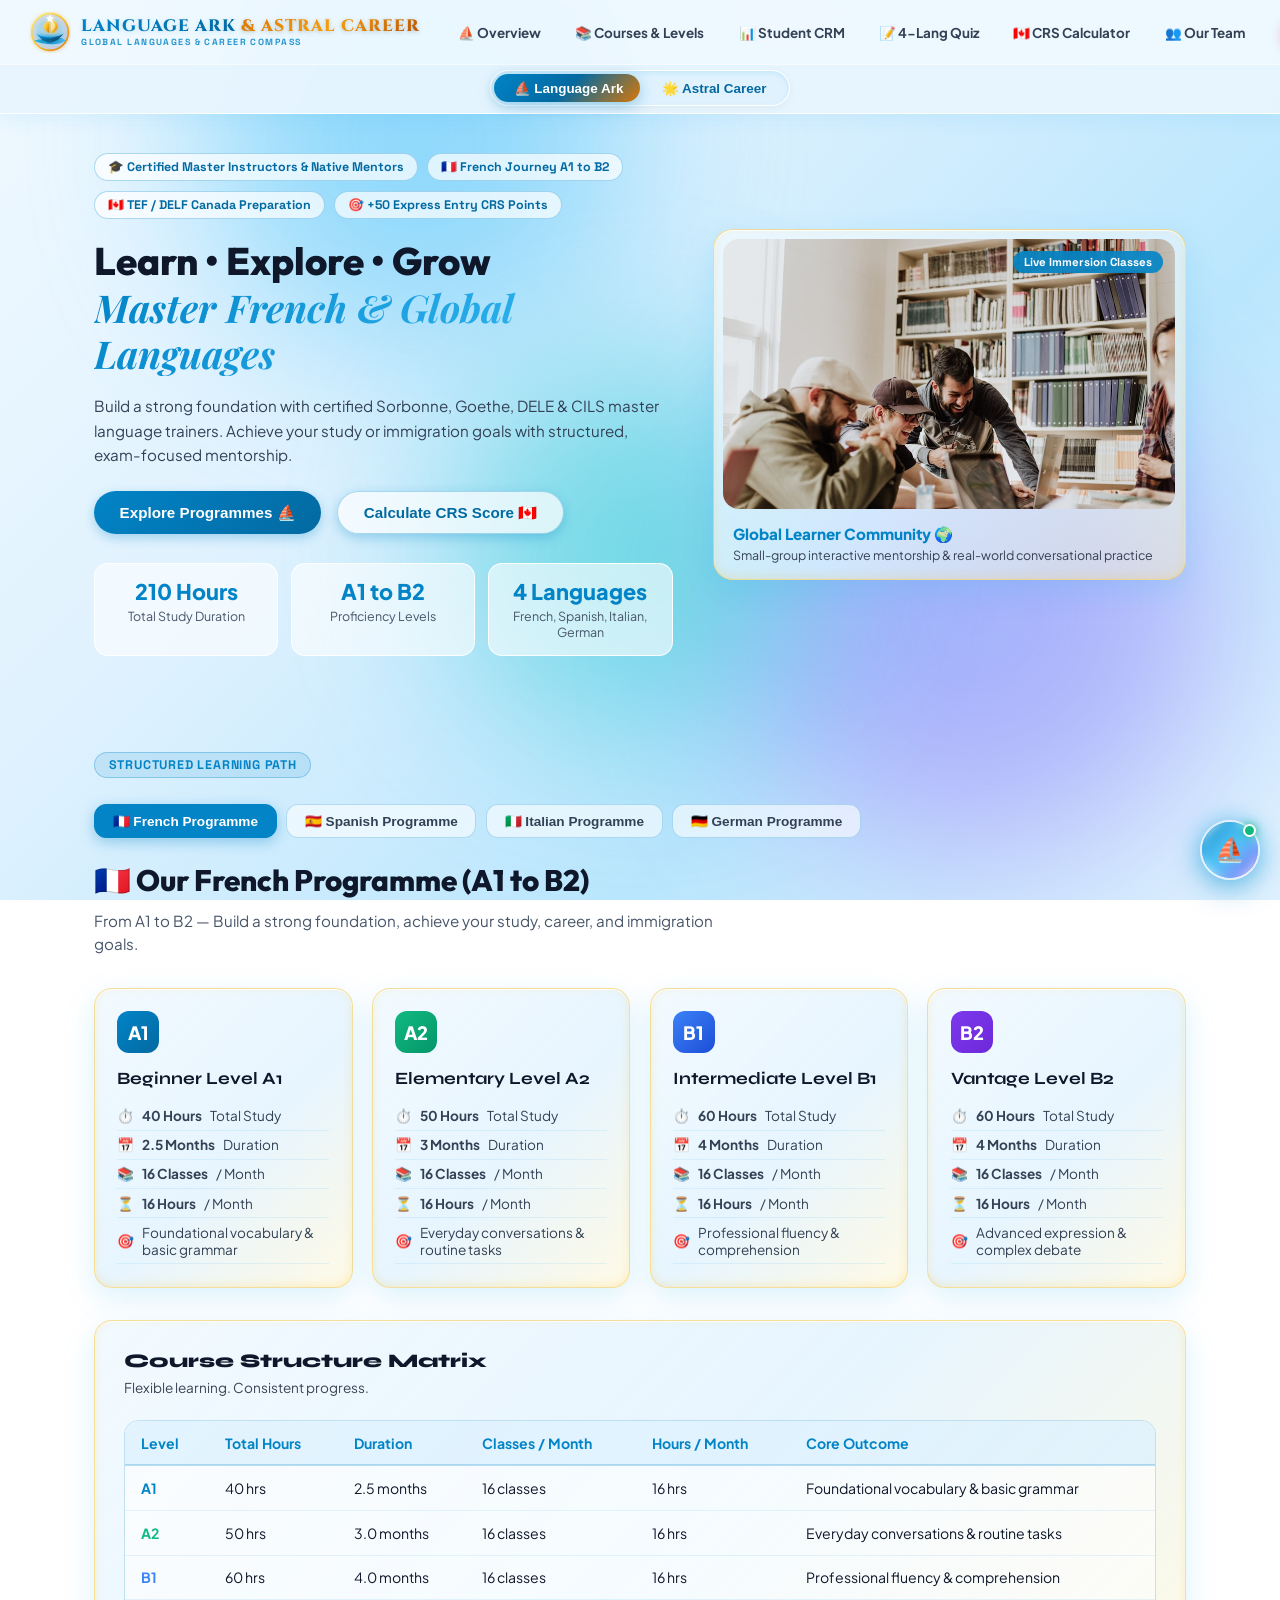
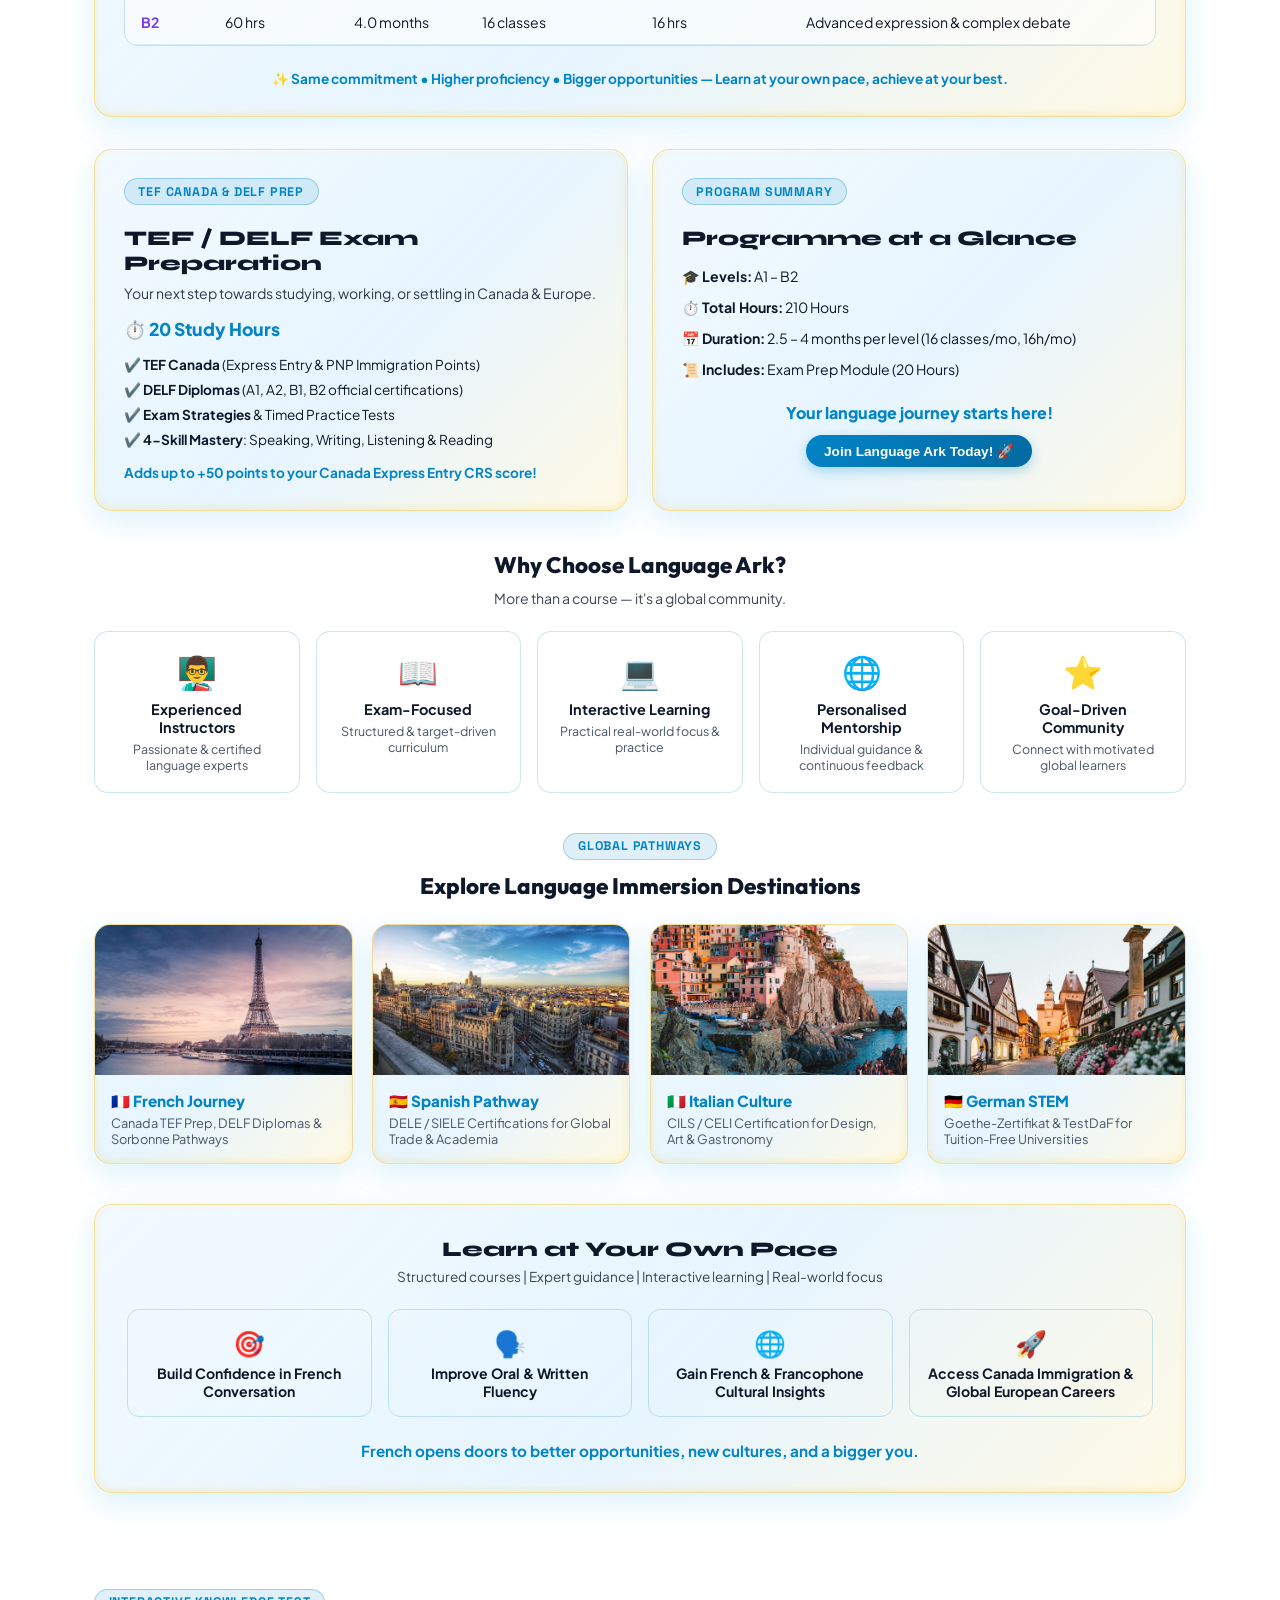
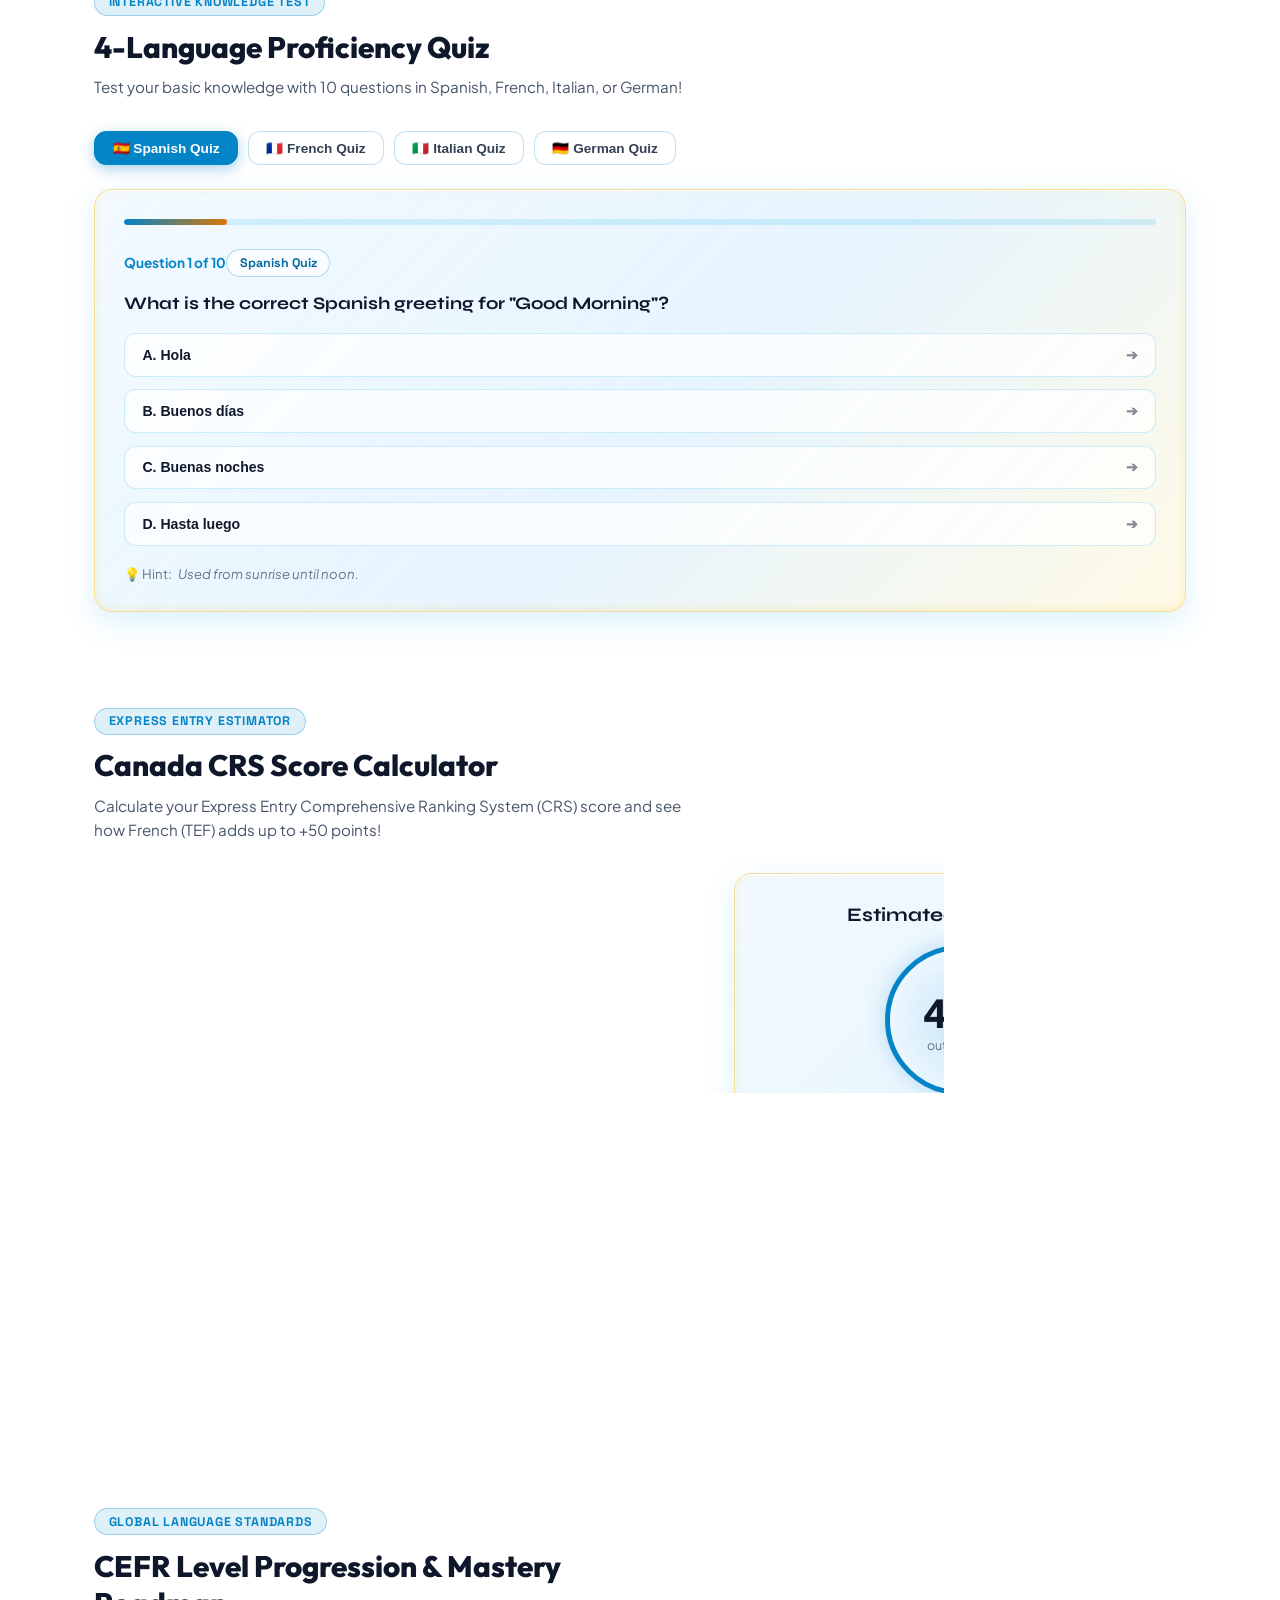
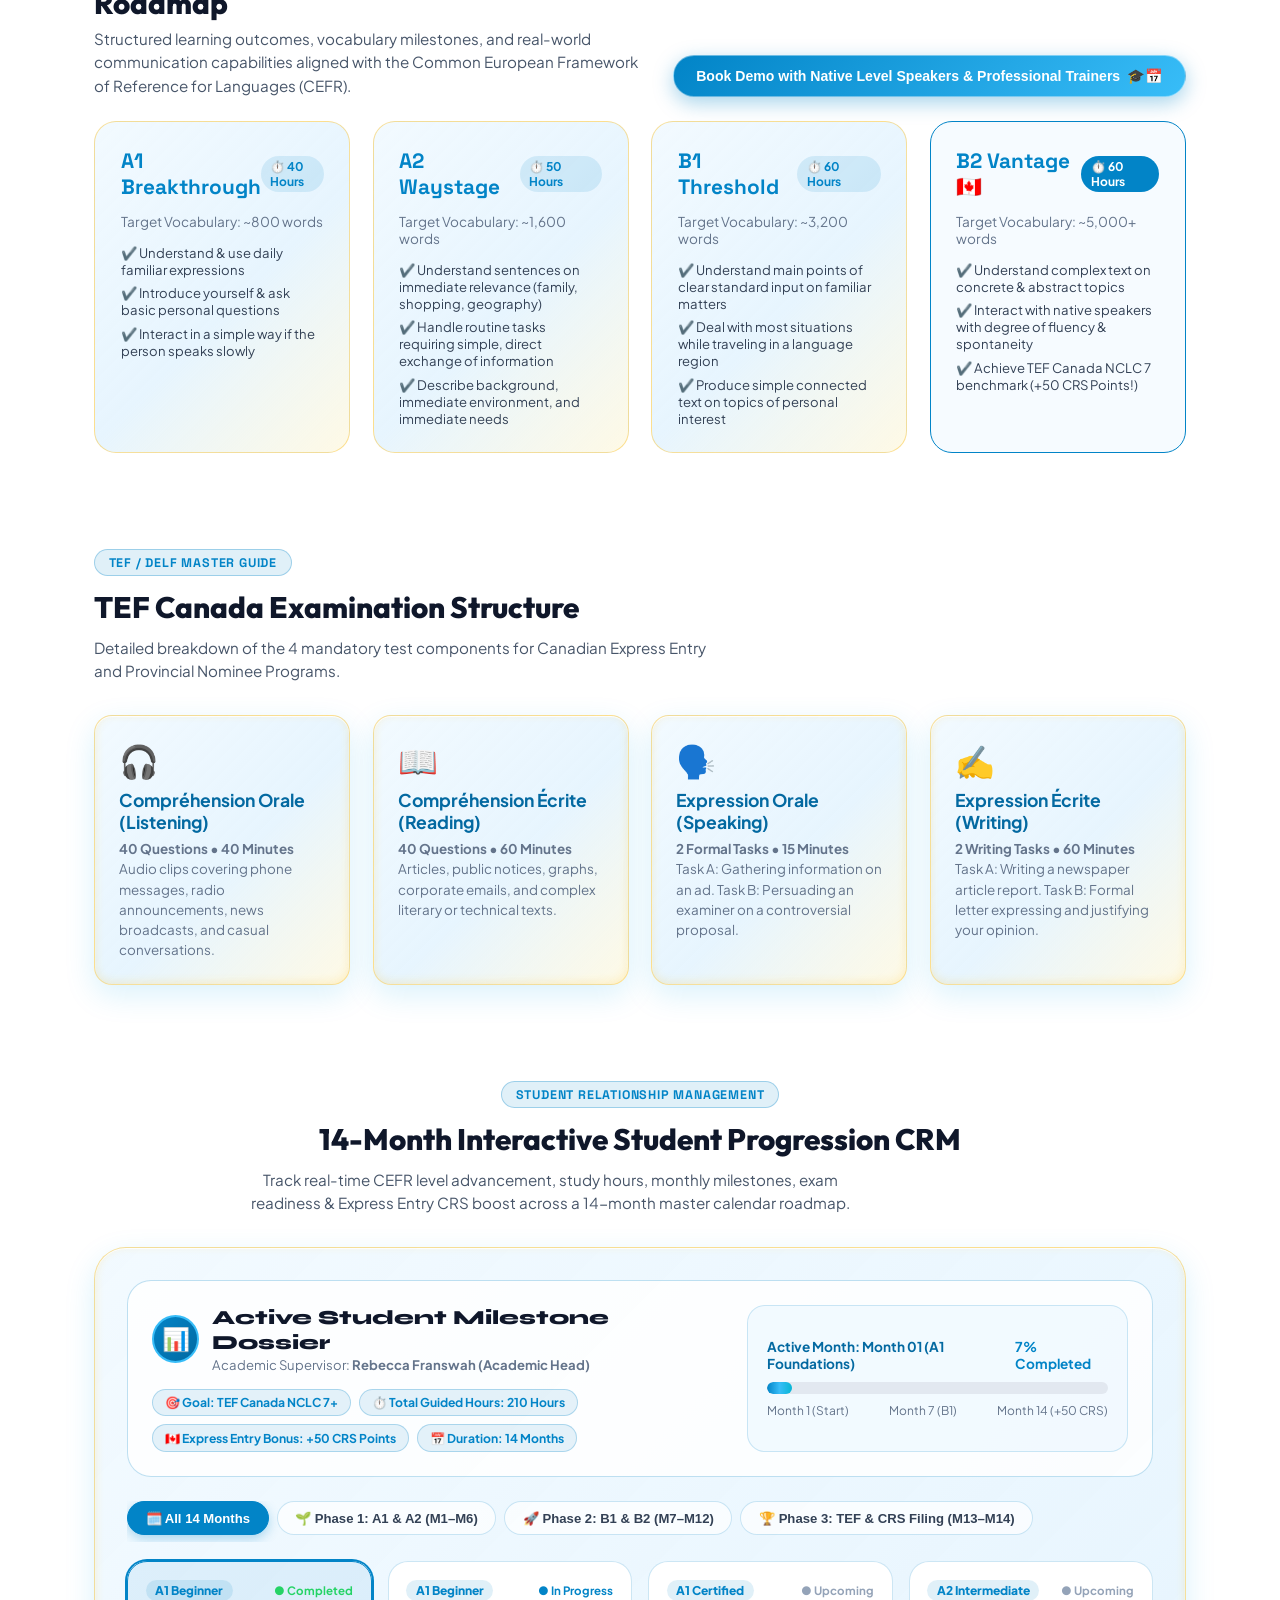
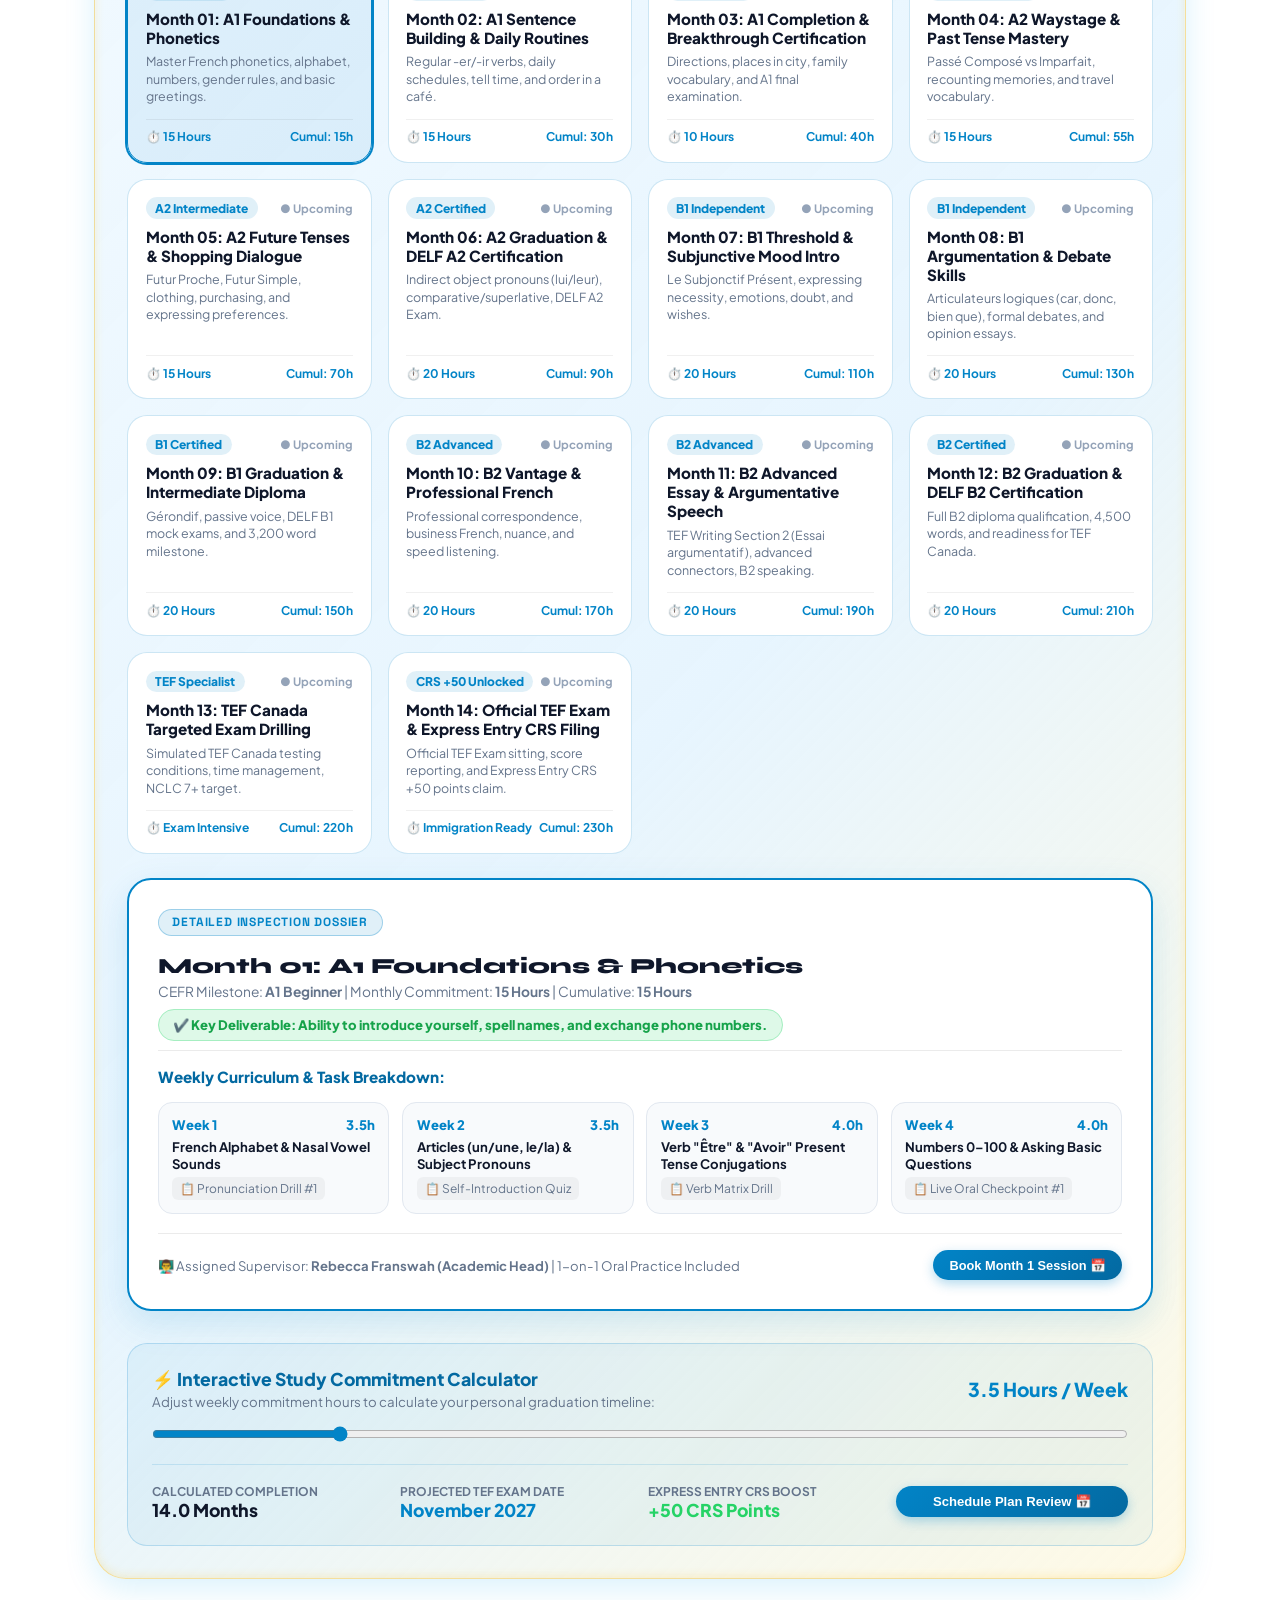
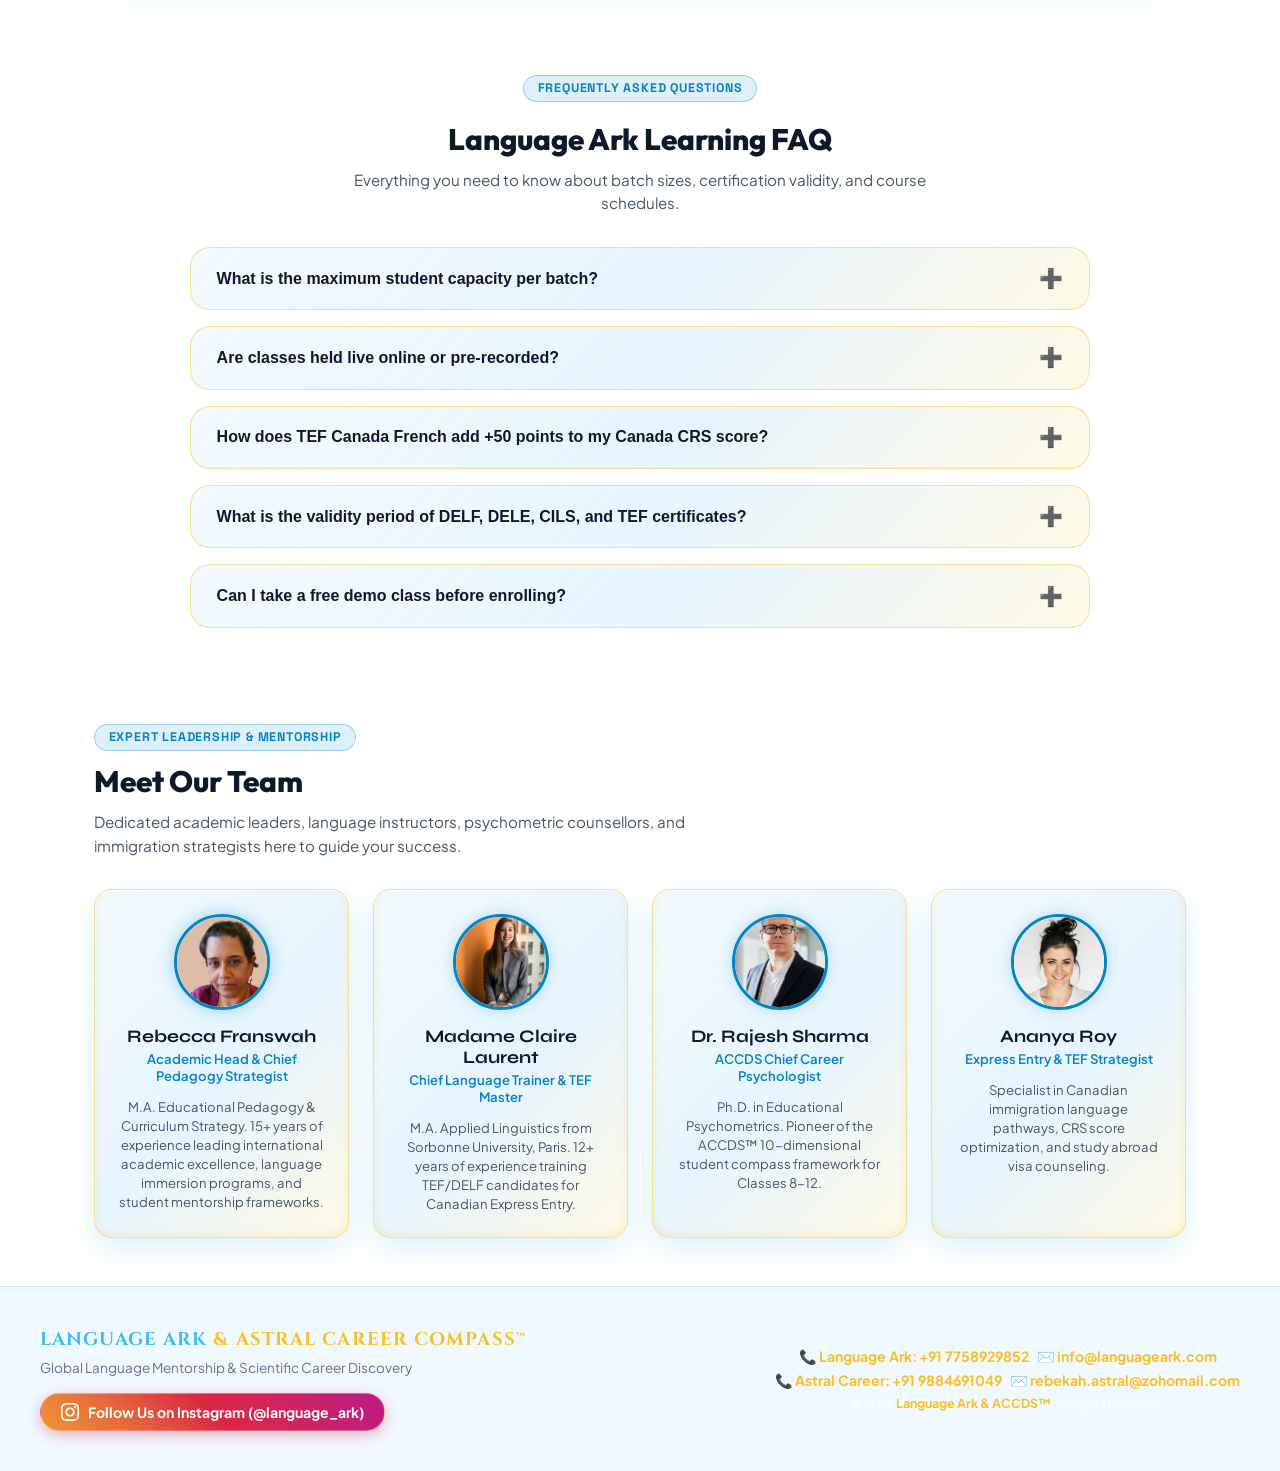
==== index.html @ 8233372b "first commit: Language Ark & Astral Career complete platform" ====
<!DOCTYPE html>
<html lang="en">
<head>
  <meta charset="UTF-8">
  <meta name="viewport" content="width=device-width, initial-scale=1.0">
  <title>Language Ark & Astral Career Counselling | Global Languages & Career Discovery</title>
  <meta name="description" content="Language Ark and Astral Career Compass - Learn French, Spanish, Italian, German, calculate your Canada CRS score, and explore scientific ACCDS career counselling.">
  
  <!-- Calendly Official Widget Integration -->
  <link href="https://assets.calendly.com/assets/external/widget.css" rel="stylesheet">
  <script src="https://assets.calendly.com/assets/external/widget.js" type="text/javascript" async></script>

  <!-- Custom Glassmorphism Stylesheet -->
  <link rel="stylesheet" href="styles.css?v=20260918_theme_v2">
</head>
<body>

  <!-- Liquid Ambient Background Orbs -->
  <div class="liquid-bg-container">
    <div class="liquid-orb orb-1"></div>
    <div class="liquid-orb orb-2"></div>
    <div class="liquid-orb orb-3"></div>
  </div>

  <!-- SVG Liquid Morphing Filter Definition -->
  <svg style="display: none;">
    <defs>
      <filter id="liquid-glass-morph">
        <feTurbulence type="fractalNoise" baseFrequency="0.015" numOctaves="3" result="noise" />
        <feDisplacementMap in="SourceGraphic" in2="noise" scale="12" xChannelSelector="R" yChannelSelector="G" />
      </filter>
    </defs>
  </svg>

  <!-- Sticky Glass Navigation Bar -->
  <nav class="navbar-glass">
    <!-- Row 1: Brand Logo, Section Links & Book Demo CTA -->
    <div class="navbar-top-row">
      <!-- 1. Brand Logo & Title -->
      <div class="brand-container" onclick="scrollToSection('hero-section')">
        <svg width="42" height="42" viewBox="0 0 48 48" fill="none" xmlns="http://www.w3.org/2000/svg" class="brand-logo-svg">
          <defs>
            <filter id="ark-glow-3d" x="-25%" y="-25%" width="150%" height="150%">
              <feGaussianBlur stdDeviation="2.5" result="blur" />
              <feComponentTransfer in="blur" result="glow">
                <feFuncA type="linear" slope="0.85"/>
              </feComponentTransfer>
              <feMerge>
                <feMergeNode in="glow" />
                <feMergeNode in="SourceGraphic" />
              </feMerge>
            </filter>

            <linearGradient id="arkHullGrad" x1="0%" y1="0%" x2="100%" y2="100%">
              <stop offset="0%" stop-color="#38bdf8"/>
              <stop offset="40%" stop-color="#0284c7"/>
              <stop offset="100%" stop-color="#0f2b48"/>
            </linearGradient>

            <linearGradient id="arkSailGrad" x1="0%" y1="0%" x2="100%" y2="100%">
              <stop offset="0%" stop-color="#fef08a"/>
              <stop offset="50%" stop-color="#fbbf24"/>
              <stop offset="100%" stop-color="#d97706"/>
            </linearGradient>

            <linearGradient id="waveGrad" x1="0%" y1="0%" x2="100%" y2="0%">
              <stop offset="0%" stop-color="#06b6d4"/>
              <stop offset="50%" stop-color="#0284c7"/>
              <stop offset="100%" stop-color="#38bdf8"/>
            </linearGradient>
          </defs>

          <circle cx="24" cy="24" r="21" fill="#0284c7" fill-opacity="0.18" stroke="url(#arkSailGrad)" stroke-width="1.8" filter="url(#ark-glow-3d)"/>
          <path d="M6 34C14 30 22 36 30 32C38 28 42 34 42 34C42 34 36 38 28 38C18 38 10 36 6 34Z" fill="url(#waveGrad)" opacity="0.85"/>
          <path d="M10 27L24 35L38 27L33 33L24 36L15 33L10 27Z" fill="#0f172a" opacity="0.6"/>
          <path d="M8 25C14 31 34 31 40 25C36 31 28 34 24 34C18 34 12 31 8 25Z" fill="url(#arkHullGrad)" filter="url(#ark-glow-3d)"/>
          <path d="M12 25C16 28 32 28 36 25C32 29 26 31 24 31C20 31 15 29 12 25Z" fill="#38bdf8" opacity="0.4"/>
          <line x1="24" y1="8" x2="24" y2="27" stroke="#ffffff" stroke-width="2.5" stroke-linecap="round" filter="url(#ark-glow-3d)"/>
          <path d="M23 11C16 14 14 20 23 25V11Z" fill="url(#arkSailGrad)" filter="url(#ark-glow-3d)"/>
          <path d="M25 9C34 13 36 21 25 26V9Z" fill="url(#arkSailGrad)" filter="url(#ark-glow-3d)"/>
          <path d="M25 11C31 14 33 19 25 23V11Z" fill="#ffffff" opacity="0.45"/>
          <polygon points="24,4 25.5,7 28.5,7.5 26,9.5 27,12.5 24,11 21,12.5 22,9.5 19.5,7.5 22.5,7" fill="#ffffff" filter="url(#ark-glow-3d)"/>
        </svg>
        <div class="brand-text-group">
          <span class="brand-title">Language Ark <span class="brand-subtext">&amp; Astral Career</span></span>
          <span class="brand-tagline">Global Languages &amp; Career Compass</span>
        </div>
      </div>

      <!-- 2. Context-Aware Section Navigation Links -->
      <div class="navbar-nav-links-wrapper">
        <ul class="nav-links" id="subnav-ark">
          <li class="nav-link-item"><a href="#hero-section" onclick="scrollToSection('hero-section')">⛵ Overview</a></li>
          <li class="nav-link-item"><a href="#courses" onclick="scrollToSection('courses')">📚 Courses &amp; Levels</a></li>
          <li class="nav-link-item"><a href="#student-crm" onclick="scrollToSection('student-crm')">📊 Student CRM</a></li>
          <li class="nav-link-item"><a href="#quiz" onclick="scrollToSection('quiz')">📝 4-Lang Quiz</a></li>
          <li class="nav-link-item"><a href="#crs-calculator" onclick="scrollToSection('crs-calculator')">🇨🇦 CRS Calculator</a></li>
          <li class="nav-link-item"><a href="#team" onclick="scrollToSection('team')">👥 Our Team</a></li>
        </ul>
        <ul class="nav-links" id="subnav-astral" style="display: none;">
          <li class="nav-link-item"><a href="#astral-hero" onclick="scrollToSection('astral-hero')">🌟 Astral Overview</a></li>
          <li class="nav-link-item"><a href="#career-explorer" onclick="scrollToSection('career-explorer')">🗺️ Career Explorer 2026</a></li>
          <li class="nav-link-item"><a href="#accds-contents" onclick="scrollToSection('accds-contents')">🧭 ACCDS Framework</a></li>
          <li class="nav-link-item"><a href="#compass-questionnaire" onclick="scrollToSection('compass-questionnaire')">📊 Questionnaire</a></li>
          <li class="nav-link-item"><a href="#astral-team" onclick="scrollToSection('astral-team')">👥 Mentors & Team</a></li>
        </ul>
      </div>

      <!-- 3. Instagram Follow & Book Demo CTA Buttons -->
      <div style="display:flex; align-items:center; gap:0.6rem; flex-wrap:nowrap;">
        <a href="https://www.instagram.com/language_ark/" target="_blank" rel="noopener noreferrer" class="nav-instagram-btn" title="Follow us on Instagram @language_ark">
          <svg class="instagram-icon" viewBox="0 0 24 24" width="16" height="16" fill="currentColor">
            <path d="M12 2.163c3.204 0 3.584.012 4.85.07 3.252.148 4.771 1.691 4.919 4.919.058 1.265.069 1.645.069 4.849 0 3.205-.012 3.584-.069 4.849-.149 3.225-1.664 4.771-4.919 4.919-1.266.058-1.644.07-4.85.07-3.204 0-3.584-.012-4.849-.07-3.26-.149-4.771-1.699-4.919-4.92-.058-1.265-.07-1.644-.07-4.849 0-3.204.013-3.583.07-4.849.149-3.227 1.664-4.771 4.919-4.919 1.266-.057 1.645-.069 4.849-.069zm0-2.163c-3.259 0-3.667.014-4.947.072-4.358.2-6.78 2.618-6.98 6.98-.059 1.281-.073 1.689-.073 4.948 0 3.259.014 3.668.072 4.948.2 4.358 2.618 6.78 6.98 6.98 1.281.058 1.689.072 4.948.072 3.259 0 3.668-.014 4.948-.072 4.354-.2 6.782-2.618 6.979-6.98.059-1.28.073-1.689.073-4.948 0-3.259-.014-3.667-.072-4.947-.196-4.354-2.617-6.78-6.979-6.98-1.281-.059-1.69-.073-4.949-.073zm0 5.838c-3.403 0-6.162 2.759-6.162 6.162s2.759 6.163 6.162 6.163 6.162-2.759 6.162-6.163c0-3.403-2.759-6.162-6.162-6.162zm0 10.162c-2.209 0-4-1.79-4-4 0-2.209 1.791-4 4-4s4 1.791 4 4c0 2.21-1.791 4-4 4zm6.406-11.845c-.796 0-1.441.645-1.441 1.44s.645 1.44 1.441 1.44c.795 0 1.439-.645 1.439-1.44s-.644-1.44-1.439-1.44z"/>
          </svg>
          <span>Instagram</span>
        </a>
        <button class="cta-demo-btn nav-cta-btn" onclick="openBookingModal()">
          <span>Book Demo</span>
          <span>📅</span>
        </button>
      </div>

    </div>

    <!-- Row 2: Tab Selection Bar Positioned BELOW Navbar Links -->
    <div class="navbar-tab-row">
      <div class="tab-switcher-container" id="main-tab-switcher" data-active="ark">
        <div class="tab-btn-pill"></div>
        <button class="tab-btn active" id="tab-btn-ark">⛵ Language Ark</button>
        <button class="tab-btn" id="tab-btn-astral">🌟 Astral Career</button>
      </div>
    </div>
  </nav>

  <!-- Main View Container -->
  <div class="tab-content-wrapper">

    <!-- ========================================== -->
    <!-- TAB 1: LANGUAGE ARK PANE                   -->
    <!-- ========================================== -->
    <div class="tab-pane active-pane" id="pane-language-ark">
      
      <!-- Language Ark Hero Section -->
      <section class="section-container" id="hero-section">
        <div class="hero-split-grid">
          <div class="hero-content-col">
            <div class="hero-badge-group">
              <span class="hero-badge">🎓 Certified Master Instructors & Native Mentors</span>
              <span class="hero-badge">🇫🇷 French Journey A1 to B2</span>
              <span class="hero-badge">🇨🇦 TEF / DELF Canada Preparation</span>
              <span class="hero-badge">🎯 +50 Express Entry CRS Points</span>
            </div>
            <h1 class="hero-title" style="font-size:2.4rem;">
              Learn • Explore • Grow <br>
              <span class="cursive-glow-text">Master French & Global Languages</span>
            </h1>
            <p class="hero-description" style="margin-bottom:1.5rem;">
              Build a strong foundation with certified Sorbonne, Goethe, DELE & CILS master language trainers. Achieve your study or immigration goals with structured, exam-focused mentorship.
            </p>
            <div style="display:flex; gap:1rem; flex-wrap:wrap; margin-bottom:1.8rem;">
              <button class="cta-demo-btn" style="padding:0.7rem 1.6rem; font-size:0.95rem;" onclick="scrollToSection('courses')">Explore Programmes ⛵</button>
              <button class="cta-demo-btn" style="background:rgba(255,255,255,0.7); color:#0369a1; border:1px solid rgba(2,132,199,0.3); padding:0.7rem 1.6rem; font-size:0.95rem;" onclick="scrollToSection('crs-calculator')">Calculate CRS Score 🇨🇦</button>
            </div>

            <div class="hero-stats-row">
              <div class="hero-stat-card">
                <div class="hero-stat-num">210 Hours</div>
                <div class="hero-stat-label">Total Study Duration</div>
              </div>
              <div class="hero-stat-card">
                <div class="hero-stat-num">A1 to B2</div>
                <div class="hero-stat-label">Proficiency Levels</div>
              </div>
              <div class="hero-stat-card">
                <div class="hero-stat-num">4 Languages</div>
                <div class="hero-stat-label">French, Spanish, Italian, German</div>
              </div>
            </div>
          </div>

          <!-- Hero Photography Showcase Card -->
          <div class="hero-media-col">
            <div class="glass-panel-interactive hero-photo-card">
              <div class="hero-img-wrapper">
                <img src="[data-uri]" alt="Students engaged in language learning group study" class="hero-people-img">
                <div class="hero-img-badge">Live Immersion Classes</div>
              </div>
              <div class="hero-photo-caption">
                <div class="caption-title">Global Learner Community 🌍</div>
                <div class="caption-sub">Small-group interactive mentorship & real-world conversational practice</div>
              </div>
            </div>
          </div>
        </div>
      </section>

      <!-- Course Structure & Poster Breakdown Section -->
      <section class="section-container" id="courses">
        <span class="section-tag">Structured Learning Path</span>
        
        <!-- Language Selector Bar -->
        <div class="program-language-selector" style="display:flex; gap:0.6rem; flex-wrap:wrap; margin:0.8rem 0 1.5rem 0;">
          <button class="lang-btn active-lang" id="prog-btn-french" onclick="selectProgramLanguage('french')">🇫🇷 French Programme</button>
          <button class="lang-btn" id="prog-btn-spanish" onclick="selectProgramLanguage('spanish')">🇪🇸 Spanish Programme</button>
          <button class="lang-btn" id="prog-btn-italian" onclick="selectProgramLanguage('italian')">🇮🇹 Italian Programme</button>
          <button class="lang-btn" id="prog-btn-german" onclick="selectProgramLanguage('german')">🇩🇪 German Programme</button>
        </div>

        <h2 class="section-heading" id="prog-heading">🇫🇷 Our French Programme (A1 to B2)</h2>
        <p class="section-subtitle" id="prog-slogan">
          From A1 to B2 — Build a strong foundation, achieve your study, career, and immigration goals.
        </p>

        <!-- Level Cards Grid -->
        <div class="course-grid">
          <!-- A1 Card -->
          <div class="glass-panel-interactive course-card">
            <div class="course-level-tag level-a1">A1</div>
            <h3>Beginner Level A1</h3>
            <ul class="course-details-list">
              <li>⏱️ <strong>40 Hours</strong> Total Study</li>
              <li>📅 <strong>2.5 Months</strong> Duration</li>
              <li>📚 <strong>16 Classes</strong> / Month</li>
              <li>⏳ <strong>16 Hours</strong> / Month</li>
              <li>🎯 <span id="prog-card-a1-focus">Foundational vocabulary & basic grammar</span></li>
            </ul>
          </div>

          <!-- A2 Card -->
          <div class="glass-panel-interactive course-card">
            <div class="course-level-tag level-a2">A2</div>
            <h3>Elementary Level A2</h3>
            <ul class="course-details-list">
              <li>⏱️ <strong>50 Hours</strong> Total Study</li>
              <li>📅 <strong>3 Months</strong> Duration</li>
              <li>📚 <strong>16 Classes</strong> / Month</li>
              <li>⏳ <strong>16 Hours</strong> / Month</li>
              <li>🎯 <span id="prog-card-a2-focus">Everyday conversations & routine tasks</span></li>
            </ul>
          </div>

          <!-- B1 Card -->
          <div class="glass-panel-interactive course-card">
            <div class="course-level-tag level-b1">B1</div>
            <h3>Intermediate Level B1</h3>
            <ul class="course-details-list">
              <li>⏱️ <strong>60 Hours</strong> Total Study</li>
              <li>📅 <strong>4 Months</strong> Duration</li>
              <li>📚 <strong>16 Classes</strong> / Month</li>
              <li>⏳ <strong>16 Hours</strong> / Month</li>
              <li>🎯 <span id="prog-card-b1-focus">Professional fluency & comprehension</span></li>
            </ul>
          </div>

          <!-- B2 Card -->
          <div class="glass-panel-interactive course-card">
            <div class="course-level-tag level-b2">B2</div>
            <h3>Vantage Level B2</h3>
            <ul class="course-details-list">
              <li>⏱️ <strong>60 Hours</strong> Total Study</li>
              <li>📅 <strong>4 Months</strong> Duration</li>
              <li>📚 <strong>16 Classes</strong> / Month</li>
              <li>⏳ <strong>16 Hours</strong> / Month</li>
              <li>🎯 <span id="prog-card-b2-focus">Advanced expression & complex debate</span></li>
            </ul>
          </div>
        </div>

        <!-- Course Structure Table -->
        <div class="glass-panel" style="margin-top:2rem; padding:1.8rem;">
          <h3 style="font-size:1.2rem; font-weight:800; margin-bottom:0.4rem;">Course Structure Matrix</h3>
          <p style="font-size:0.85rem; opacity:0.8; margin-bottom:1rem;">Flexible learning. Consistent progress.</p>
          
          <div class="glass-table-container">
            <table class="glass-table">
              <thead>
                <tr>
                  <th>Level</th>
                  <th>Total Hours</th>
                  <th>Duration</th>
                  <th>Classes / Month</th>
                  <th>Hours / Month</th>
                  <th>Core Outcome</th>
                </tr>
              </thead>
              <tbody>
                <tr>
                  <td><strong style="color:#0284c7;">A1</strong></td>
                  <td>40 hrs</td>
                  <td>2.5 months</td>
                  <td>16 classes</td>
                  <td>16 hrs</td>
                  <td id="table-row-a1-focus">Foundational vocabulary & basic grammar</td>
                </tr>
                <tr>
                  <td><strong style="color:#10b981;">A2</strong></td>
                  <td>50 hrs</td>
                  <td>3.0 months</td>
                  <td>16 classes</td>
                  <td>16 hrs</td>
                  <td id="table-row-a2-focus">Everyday conversations & routine tasks</td>
                </tr>
                <tr>
                  <td><strong style="color:#3b82f6;">B1</strong></td>
                  <td>60 hrs</td>
                  <td>4.0 months</td>
                  <td>16 classes</td>
                  <td>16 hrs</td>
                  <td id="table-row-b1-focus">Professional fluency & comprehension</td>
                </tr>
                <tr>
                  <td><strong style="color:#7c3aed;">B2</strong></td>
                  <td>60 hrs</td>
                  <td>4.0 months</td>
                  <td>16 classes</td>
                  <td>16 hrs</td>
                  <td id="table-row-b2-focus">Advanced expression & complex debate</td>
                </tr>
              </tbody>
            </table>
          </div>
          <div style="text-align:center; margin-top:1rem; font-size:0.85rem; font-weight:700; color:#0284c7;">
            ✨ Same commitment • Higher proficiency • Bigger opportunities — Learn at your own pace, achieve at your best.
          </div>
        </div>

        <!-- TEF / DELF Preparation & Programme Summary Grid -->
        <div style="display:grid; grid-template-columns:1fr 1fr; gap:1.5rem; margin-top:2rem;">
          
          <!-- Exam Prep Card -->
          <div class="glass-panel" style="padding:1.8rem;">
            <span class="section-tag" id="exam-badge">Exam Mastery</span>
            <h3 style="font-size:1.3rem; font-weight:800; margin:0.5rem 0;" id="exam-title">TEF / DELF Preparation</h3>
            <p style="font-size:0.88rem; opacity:0.85; margin-bottom:1rem;" id="exam-desc">
              Your next step towards studying, working, or settling in Canada & Europe.
            </p>
            <div style="font-size:1.1rem; font-weight:800; color:#0284c7; margin-bottom:1rem;">⏱️ 20 Study Hours</div>
            <ul style="list-style:none; font-size:0.85rem; display:flex; flex-direction:column; gap:0.5rem;">
              <li id="exam-bullet1">✔️ <strong>TEF Canada</strong> (Express Entry & PNP Immigration Points)</li>
              <li id="exam-bullet2">✔️ <strong>DELF Diplomas</strong> (A1, A2, B1, B2 official certifications)</li>
              <li>✔️ <strong>Exam Strategies</strong> & Timed Practice Tests</li>
              <li>✔️ <strong>4-Skill Mastery</strong>: Speaking, Writing, Listening & Reading</li>
            </ul>
            <div style="margin-top:1rem; font-size:0.85rem; color:#0284c7; font-weight:700;" id="crs-bonus-text">Adds up to +50 points to your Canada Express Entry CRS score!</div>
          </div>

          <!-- Programme Summary Card -->
          <div class="glass-panel" style="padding:1.8rem;">
            <span class="section-tag">Program Summary</span>
            <h3 style="font-size:1.3rem; font-weight:800; margin:0.5rem 0;">Programme at a Glance</h3>
            <div style="display:flex; flex-direction:column; gap:0.8rem; margin-top:1rem; font-size:0.88rem;">
              <div>🎓 <strong>Levels:</strong> A1 – B2</div>
              <div>⏱️ <strong>Total Hours:</strong> 210 Hours</div>
              <div>📅 <strong>Duration:</strong> 2.5 – 4 months per level (16 classes/mo, 16h/mo)</div>
              <div>📜 <strong>Includes:</strong> Exam Prep Module (20 Hours)</div>
            </div>
            <div style="margin-top:1.5rem; text-align:center;">
              <div style="font-size:1rem; font-weight:800; color:#0284c7; margin-bottom:0.8rem;">Your language journey starts here!</div>
              <button class="cta-demo-btn" style="margin:0 auto;" onclick="openBookingModal()">Join Language Ark Today! 🚀</button>
            </div>
          </div>

        </div>

        <!-- Why Choose Language Ark? (5 Pillars Grid) -->
        <div style="margin-top:2.5rem;">
          <h3 class="section-heading" style="font-size:1.4rem; text-align:center;">Why Choose Language Ark?</h3>
          <p style="text-align:center; font-size:0.88rem; opacity:0.8; margin-bottom:1.5rem;">More than a course — it's a global community.</p>

          <div class="pillar-grid">
            <div class="pillar-card">
              <div class="pillar-icon">👨‍🏫</div>
              <div class="pillar-title">Experienced Instructors</div>
              <div class="pillar-desc">Passionate & certified language experts</div>
            </div>
            <div class="pillar-card">
              <div class="pillar-icon">📖</div>
              <div class="pillar-title">Exam-Focused</div>
              <div class="pillar-desc">Structured & target-driven curriculum</div>
            </div>
            <div class="pillar-card">
              <div class="pillar-icon">💻</div>
              <div class="pillar-title">Interactive Learning</div>
              <div class="pillar-desc">Practical real-world focus & practice</div>
            </div>
            <div class="pillar-card">
              <div class="pillar-icon">🌐</div>
              <div class="pillar-title">Personalised Mentorship</div>
              <div class="pillar-desc">Individual guidance & continuous feedback</div>
            </div>
            <div class="pillar-card">
              <div class="pillar-icon">⭐</div>
              <div class="pillar-title">Goal-Driven Community</div>
              <div class="pillar-desc">Connect with motivated global learners</div>
            </div>
          </div>
        </div>

        <!-- Global Language Immersion Photo Gallery Grid -->
        <div style="margin-top:2.5rem;">
          <div style="text-align:center; margin-bottom:1.5rem;">
            <span class="section-tag">Global Pathways</span>
            <h3 class="section-heading" style="font-size:1.4rem;">Explore Language Immersion Destinations</h3>
          </div>

          <div style="display:grid; grid-template-columns:repeat(auto-fit, minmax(220px, 1fr)); gap:1.2rem;">
            <!-- French Card -->
            <div class="glass-panel-interactive" style="overflow:hidden; border-radius:16px;">
              <img src="[data-uri]" alt="French Language Immersion in Paris" style="width:100%; height:150px; object-fit:cover; display:block;">
              <div style="padding:1rem;">
                <div style="font-weight:800; font-size:0.95rem; color:#0284c7;">🇫🇷 French Journey</div>
                <div style="font-size:0.8rem; color:#475569; margin-top:0.2rem;">Canada TEF Prep, DELF Diplomas & Sorbonne Pathways</div>
              </div>
            </div>

            <!-- Spanish Card -->
            <div class="glass-panel-interactive" style="overflow:hidden; border-radius:16px;">
              <img src="[data-uri]" alt="Spanish Language & Hispanic Culture" style="width:100%; height:150px; object-fit:cover; display:block;">
              <div style="padding:1rem;">
                <div style="font-weight:800; font-size:0.95rem; color:#0284c7;">🇪🇸 Spanish Pathway</div>
                <div style="font-size:0.8rem; color:#475569; margin-top:0.2rem;">DELE / SIELE Certifications for Global Trade & Academia</div>
              </div>
            </div>

            <!-- Italian Card -->
            <div class="glass-panel-interactive" style="overflow:hidden; border-radius:16px;">
              <img src="[data-uri]" alt="Italian Art & Fashion Immersion" style="width:100%; height:150px; object-fit:cover; display:block;">
              <div style="padding:1rem;">
                <div style="font-weight:800; font-size:0.95rem; color:#0284c7;">🇮🇹 Italian Culture</div>
                <div style="font-size:0.8rem; color:#475569; margin-top:0.2rem;">CILS / CELI Certification for Design, Art & Gastronomy</div>
              </div>
            </div>

            <!-- German Card -->
            <div class="glass-panel-interactive" style="overflow:hidden; border-radius:16px;">
              <img src="[data-uri]" alt="German STEM & Tech University Pathway" style="width:100%; height:150px; object-fit:cover; display:block;">
              <div style="padding:1rem;">
                <div style="font-weight:800; font-size:0.95rem; color:#0284c7;">🇩🇪 German STEM</div>
                <div style="font-size:0.8rem; color:#475569; margin-top:0.2rem;">Goethe-Zertifikat & TestDaF for Tuition-Free Universities</div>
              </div>
            </div>
          </div>
        </div>

        <!-- Learn at Your Own Pace (Dynamic Outcomes) -->
        <div class="glass-panel" style="margin-top:2.5rem; padding:2rem; text-align:center;">
          <h3 style="font-size:1.3rem; font-weight:800; margin-bottom:0.4rem;">Learn at Your Own Pace</h3>
          <p style="font-size:0.85rem; opacity:0.8; margin-bottom:1.5rem;">Structured courses | Expert guidance | Interactive learning | Real-world focus</p>

          <div style="display:grid; grid-template-columns:repeat(auto-fit, minmax(200px, 1fr)); gap:1rem;">
            <div style="padding:1rem; border-radius:12px; border:1px solid rgba(2,132,199,0.2);">
              <div style="font-size:1.6rem; margin-bottom:0.3rem;">🎯</div>
              <div style="font-weight:700; font-size:0.88rem;" id="outcome-confidence">Build Confidence</div>
            </div>
            <div style="padding:1rem; border-radius:12px; border:1px solid rgba(2,132,199,0.2);">
              <div style="font-size:1.6rem; margin-bottom:0.3rem;">🗣️</div>
              <div style="font-weight:700; font-size:0.88rem;" id="outcome-communication">Improve Communication</div>
            </div>
            <div style="padding:1rem; border-radius:12px; border:1px solid rgba(2,132,199,0.2);">
              <div style="font-size:1.6rem; margin-bottom:0.3rem;">🌐</div>
              <div style="font-weight:700; font-size:0.88rem;" id="outcome-culture">Gain Cultural Insights</div>
            </div>
            <div style="padding:1rem; border-radius:12px; border:1px solid rgba(2,132,199,0.2);">
              <div style="font-size:1.6rem; margin-bottom:0.3rem;">🚀</div>
              <div style="font-weight:700; font-size:0.88rem;" id="outcome-opportunities">Access Global Opportunities</div>
            </div>
          </div>

          <div style="margin-top:1.5rem; font-size:0.95rem; font-weight:700; color:#0284c7;" id="outcome-footer-slogan">
            French opens doors to better opportunities, new cultures, and a bigger you.
          </div>
        </div>
      </section>

      <!-- 4 Language Quiz Section -->
      <section class="section-container" id="quiz">
        <span class="section-tag">Interactive Knowledge Test</span>
        <h2 class="section-heading">4-Language Proficiency Quiz</h2>
        <p class="section-subtitle">
          Test your basic knowledge with 10 questions in Spanish, French, Italian, or German!
        </p>

        <div class="quiz-language-selector">
          <button class="lang-btn active-lang" data-lang="spanish">🇪🇸 Spanish Quiz</button>
          <button class="lang-btn" data-lang="french">🇫🇷 French Quiz</button>
          <button class="lang-btn" data-lang="italian">🇮🇹 Italian Quiz</button>
          <button class="lang-btn" data-lang="german">🇩🇪 German Quiz</button>
        </div>

        <div class="glass-panel quiz-card" id="quiz-card-content">
          <!-- Dynamically populated by script.js -->
        </div>
      </section>

      <!-- Canada CRS Score Calculator Section -->
      <section class="section-container" id="crs-calculator">
        <span class="section-tag">Express Entry Estimator</span>
        <h2 class="section-heading">Canada CRS Score Calculator</h2>
        <p class="section-subtitle">
          Calculate your Express Entry Comprehensive Ranking System (CRS) score and see how French (TEF) adds up to +50 points!
        </p>

        <div class="crs-grid">
          <div class="glass-panel calculator-form" style="padding:2rem;">
            <div class="form-group-glass">
              <label class="form-label-glass">Your Age</label>
              <select class="select-glass" id="crs-age">
                <option value="25">20-29 Years (Max Points 110)</option>
                <option value="30">30 Years (105 Points)</option>
                <option value="32">32 Years (94 Points)</option>
                <option value="35">35 Years (77 Points)</option>
                <option value="40">40 Years (50 Points)</option>
              </select>
            </div>

            <div class="form-group-glass">
              <label class="form-label-glass">Highest Education Level</label>
              <select class="select-glass" id="crs-education">
                <option value="bachelors">Bachelor's Degree (120 Points)</option>
                <option value="masters">Master's Degree or Professional Degree (135 Points)</option>
                <option value="phd">Doctoral (Ph.D.) (150 Points)</option>
                <option value="one_year">1-2 Year Post-Secondary Diploma (90 Points)</option>
              </select>
            </div>

            <div class="form-group-glass">
              <label class="form-label-glass">French TEF Proficiency (NCLC / CLB)</label>
              <select class="select-glass" id="crs-french">
                <option value="8">NCLC / CLB 7 or higher (+50 CRS Bonus Points! 🎉)</option>
                <option value="5">NCLC / CLB 5 or 6 (+24 Points)</option>
                <option value="0">None / Beginner (0 Points)</option>
              </select>
            </div>

            <div class="form-group-glass">
              <label class="form-label-glass">English Proficiency (IELTS / CELPIP)</label>
              <select class="select-glass" id="crs-english">
                <option value="8">CLB 8 or 9 (Advanced)</option>
                <option value="7">CLB 7 (Competent)</option>
                <option value="6">CLB 6 (Modest)</option>
              </select>
            </div>

            <div style="display:grid; grid-template-columns:1fr 1fr; gap:1rem;">
              <div class="form-group-glass">
                <label class="form-label-glass">Canadian Work Exp.</label>
                <select class="select-glass" id="crs-cad-exp">
                  <option value="1year">1 Year (40 pts)</option>
                  <option value="2years">2+ Years (70 pts)</option>
                  <option value="none">None (0 pts)</option>
                </select>
              </div>
              <div class="form-group-glass">
                <label class="form-label-glass">Foreign Work Exp.</label>
                <select class="select-glass" id="crs-foreign-exp">
                  <option value="3years">3+ Years (50 pts)</option>
                  <option value="1year">1 Year (25 pts)</option>
                  <option value="none">None (0 pts)</option>
                </select>
              </div>
            </div>

            <div style="display:grid; grid-template-columns:1fr 1fr; gap:1rem;">
              <div class="form-group-glass">
                <label class="form-label-glass">Accompanying Spouse?</label>
                <select class="select-glass" id="crs-spouse">
                  <option value="no">No (Single Applicant)</option>
                  <option value="yes">Yes (With Partner)</option>
                </select>
              </div>
              <div class="form-group-glass">
                <label class="form-label-glass">Provincial Nomination (PNP)?</label>
                <select class="select-glass" id="crs-nomination">
                  <option value="no">No</option>
                  <option value="yes">Yes (+600 Points! 🎉)</option>
                </select>
              </div>
            </div>
          </div>

          <div class="glass-panel crs-score-card">
            <h3 style="font-size:1.2rem; font-weight:700;">Estimated CRS Score</h3>
            <div class="crs-score-dial">
              <span class="crs-score-val" id="crs-total-val">504</span>
              <span class="crs-max-val">out of 1200</span>
            </div>
            <p style="font-size:0.85rem; color:#94a3b8;">Average Target Cut-off: 480–520 points</p>
            
            <div class="crs-breakdown-list" id="crs-breakdown">
              <!-- Dynamically populated -->
            </div>

            <button class="cta-demo-btn" style="margin-top:1.5rem; width:100%; justify-content:center;" onclick="openBookingModal()">
              Boost Your Score with TEF French 🚀
            </button>
          </div>
        </div>
      </section>

      <!-- CEFR Level & Study Hours Matrix Section -->
      <section class="section-container" id="cefr-matrix">
        <div style="display:flex; justify-content:space-between; align-items:flex-end; flex-wrap:wrap; gap:1.2rem; margin-bottom:1.5rem;">
          <div style="flex:1; min-width:280px;">
            <span class="section-tag">Global Language Standards</span>
            <h2 class="section-heading" style="margin-bottom:0.3rem;">CEFR Level Progression &amp; Mastery Roadmap</h2>
            <p class="section-subtitle" style="margin-bottom:0;">
              Structured learning outcomes, vocabulary milestones, and real-world communication capabilities aligned with the Common European Framework of Reference for Languages (CEFR).
            </p>
          </div>
          <button class="cta-demo-btn" onclick="openBookingModal(); switchModalBrand('ark');" style="background:linear-gradient(135deg, #0284c7 0%, #38bdf8 100%); color:#ffffff; font-weight:800; padding:0.75rem 1.4rem; font-size:0.88rem; box-shadow:0 6px 20px rgba(2,132,199,0.35); flex-shrink:0; border-radius:9999px; border:1px solid rgba(255,255,255,0.4); cursor:pointer;">
            <span>Book Demo with Native Level Speakers &amp; Professional Trainers</span>
            <span>🎓📅</span>
          </button>
        </div>

        <div class="cefr-matrix-grid">
          <div class="cefr-level-card">
            <div style="display:flex; justify-content:space-between; align-items:center; margin-bottom:0.8rem;">
              <span style="font-family:var(--font-mono); font-size:1.3rem; font-weight:800; color:#0284c7;">A1 Breakthrough</span>
              <span style="background:rgba(2,132,199,0.12); color:#0284c7; padding:0.2rem 0.6rem; border-radius:9999px; font-weight:700; font-size:0.75rem;">⏱️ 40 Hours</span>
            </div>
            <p style="font-size:0.85rem; color:#64748b; margin-bottom:0.9rem;">Target Vocabulary: ~800 words</p>
            <ul style="font-size:0.82rem; color:#334155; display:flex; flex-direction:column; gap:0.4rem; list-style:none;">
              <li>✔️ Understand & use daily familiar expressions</li>
              <li>✔️ Introduce yourself & ask basic personal questions</li>
              <li>✔️ Interact in a simple way if the person speaks slowly</li>
            </ul>
          </div>

          <div class="cefr-level-card">
            <div style="display:flex; justify-content:space-between; align-items:center; margin-bottom:0.8rem;">
              <span style="font-family:var(--font-mono); font-size:1.3rem; font-weight:800; color:#0284c7;">A2 Waystage</span>
              <span style="background:rgba(2,132,199,0.12); color:#0284c7; padding:0.2rem 0.6rem; border-radius:9999px; font-weight:700; font-size:0.75rem;">⏱️ 50 Hours</span>
            </div>
            <p style="font-size:0.85rem; color:#64748b; margin-bottom:0.9rem;">Target Vocabulary: ~1,600 words</p>
            <ul style="font-size:0.82rem; color:#334155; display:flex; flex-direction:column; gap:0.4rem; list-style:none;">
              <li>✔️ Understand sentences on immediate relevance (family, shopping, geography)</li>
              <li>✔️ Handle routine tasks requiring simple, direct exchange of information</li>
              <li>✔️ Describe background, immediate environment, and immediate needs</li>
            </ul>
          </div>

          <div class="cefr-level-card">
            <div style="display:flex; justify-content:space-between; align-items:center; margin-bottom:0.8rem;">
              <span style="font-family:var(--font-mono); font-size:1.3rem; font-weight:800; color:#0284c7;">B1 Threshold</span>
              <span style="background:rgba(2,132,199,0.12); color:#0284c7; padding:0.2rem 0.6rem; border-radius:9999px; font-weight:700; font-size:0.75rem;">⏱️ 60 Hours</span>
            </div>
            <p style="font-size:0.85rem; color:#64748b; margin-bottom:0.9rem;">Target Vocabulary: ~3,200 words</p>
            <ul style="font-size:0.82rem; color:#334155; display:flex; flex-direction:column; gap:0.4rem; list-style:none;">
              <li>✔️ Understand main points of clear standard input on familiar matters</li>
              <li>✔️ Deal with most situations while traveling in a language region</li>
              <li>✔️ Produce simple connected text on topics of personal interest</li>
            </ul>
          </div>

          <div class="cefr-level-card" style="border-color:#0284c7; background:rgba(224,242,254,0.3);">
            <div style="display:flex; justify-content:space-between; align-items:center; margin-bottom:0.8rem;">
              <span style="font-family:var(--font-mono); font-size:1.3rem; font-weight:800; color:#0284c7;">B2 Vantage 🇨🇦</span>
              <span style="background:#0284c7; color:#fff; padding:0.2rem 0.6rem; border-radius:9999px; font-weight:700; font-size:0.75rem;">⏱️ 60 Hours</span>
            </div>
            <p style="font-size:0.85rem; color:#64748b; margin-bottom:0.9rem;">Target Vocabulary: ~5,000+ words</p>
            <ul style="font-size:0.82rem; color:#334155; display:flex; flex-direction:column; gap:0.4rem; list-style:none;">
              <li>✔️ Understand complex text on concrete & abstract topics</li>
              <li>✔️ Interact with native speakers with degree of fluency & spontaneity</li>
              <li>✔️ Achieve TEF Canada NCLC 7 benchmark (+50 CRS Points!)</li>
            </ul>
          </div>
        </div>
      </section>

      <!-- TEF Canada 4-Module Exam Guide Section -->
      <section class="section-container" id="tef-guide">
        <span class="section-tag">TEF / DELF Master Guide</span>
        <h2 class="section-heading">TEF Canada Examination Structure</h2>
        <p class="section-subtitle">
          Detailed breakdown of the 4 mandatory test components for Canadian Express Entry and Provincial Nominee Programs.
        </p>

        <div style="display:grid; grid-template-columns:repeat(auto-fit, minmax(240px, 1fr)); gap:1.4rem;">
          <div class="glass-panel" style="padding:1.5rem;">
            <div style="font-size:2rem; margin-bottom:0.5rem;">🎧</div>
            <h4 style="font-size:1.1rem; font-weight:700; color:#0369a1;">Compréhension Orale (Listening)</h4>
            <p style="font-size:0.84rem; color:#64748b; margin-top:0.4rem; line-height:1.5;">
              <strong>40 Questions • 40 Minutes</strong><br>
              Audio clips covering phone messages, radio announcements, news broadcasts, and casual conversations.
            </p>
          </div>

          <div class="glass-panel" style="padding:1.5rem;">
            <div style="font-size:2rem; margin-bottom:0.5rem;">📖</div>
            <h4 style="font-size:1.1rem; font-weight:700; color:#0369a1;">Compréhension Écrite (Reading)</h4>
            <p style="font-size:0.84rem; color:#64748b; margin-top:0.4rem; line-height:1.5;">
              <strong>40 Questions • 60 Minutes</strong><br>
              Articles, public notices, graphs, corporate emails, and complex literary or technical texts.
            </p>
          </div>

          <div class="glass-panel" style="padding:1.5rem;">
            <div style="font-size:2rem; margin-bottom:0.5rem;">🗣️</div>
            <h4 style="font-size:1.1rem; font-weight:700; color:#0369a1;">Expression Orale (Speaking)</h4>
            <p style="font-size:0.84rem; color:#64748b; margin-top:0.4rem; line-height:1.5;">
              <strong>2 Formal Tasks • 15 Minutes</strong><br>
              Task A: Gathering information on an ad. Task B: Persuading an examiner on a controversial proposal.
            </p>
          </div>

          <div class="glass-panel" style="padding:1.5rem;">
            <div style="font-size:2rem; margin-bottom:0.5rem;">✍️</div>
            <h4 style="font-size:1.1rem; font-weight:700; color:#0369a1;">Expression Écrite (Writing)</h4>
            <p style="font-size:0.84rem; color:#64748b; margin-top:0.4rem; line-height:1.5;">
              <strong>2 Writing Tasks • 60 Minutes</strong><br>
              Task A: Writing a newspaper article report. Task B: Formal letter expressing and justifying your opinion.
            </p>
          </div>
        </div>
      </section>

      <!-- ========================================== -->
      <!-- 14-MONTH STUDENT PROGRESSION CRM DASHBOARD -->
      <!-- ========================================== -->
      <section class="section-container" id="student-crm">
        <div style="text-align:center; max-width:800px; margin:0 auto 1.5rem auto;">
          <span class="section-tag">Student Relationship Management</span>
          <h2 class="section-heading">14-Month Interactive Student Progression CRM</h2>
          <p class="section-subtitle">
            Track real-time CEFR level advancement, study hours, monthly milestones, exam readiness &amp; Express Entry CRS boost across a 14-month master calendar roadmap.
          </p>
        </div>

        <div class="crm-dashboard-wrapper">
          <!-- CRM Header Profile & Progress Overview -->
          <div class="crm-header-card">
            <div class="crm-profile-info">
              <div style="display:flex; align-items:center; gap:0.8rem;">
                <div style="width:48px; height:48px; border-radius:50%; background:linear-gradient(135deg, #0284c7, #0369a1); color:#fff; display:flex; align-items:center; justify-content:center; font-size:1.4rem; font-weight:800; border:2px solid #38bdf8;">
                  📊
                </div>
                <div>
                  <h3 style="font-size:1.25rem; font-weight:800; color:#0f172a; margin:0;" class="crm-profile-title">Active Student Milestone Dossier</h3>
                  <span style="font-size:0.82rem; color:#64748b;">Academic Supervisor: <strong>Rebecca Franswah (Academic Head)</strong></span>
                </div>
              </div>

              <div class="crm-meta-pills">
                <span class="crm-meta-pill">🎯 Goal: TEF Canada NCLC 7+</span>
                <span class="crm-meta-pill">⏱️ Total Guided Hours: 210 Hours</span>
                <span class="crm-meta-pill">🇨🇦 Express Entry Bonus: +50 CRS Points</span>
                <span class="crm-meta-pill">📅 Duration: 14 Months</span>
              </div>
            </div>

            <div class="crm-meter-container">
              <div style="display:flex; justify-content:space-between; align-items:center; font-size:0.85rem; font-weight:700;">
                <span style="color:#0369a1;" id="crm-current-view-title">Active Month: Month 01 (A1 Foundations)</span>
                <span style="color:#0284c7;" id="crm-percent-label">7% Completed</span>
              </div>
              <div class="crm-progress-track">
                <div class="crm-progress-fill" id="crm-progress-bar-fill" style="width: 7.14%;"></div>
              </div>
              <div style="display:flex; justify-content:space-between; font-size:0.75rem; color:#64748b;">
                <span>Month 1 (Start)</span>
                <span>Month 7 (B1)</span>
                <span>Month 14 (+50 CRS)</span>
              </div>
            </div>
          </div>

          <!-- Phase Filters -->
          <div class="crm-filter-tabs">
            <button class="crm-filter-pill active-crm-filter" id="crm-filter-all" onclick="filterCrmPhase('all')">
              🗓️ All 14 Months
            </button>
            <button class="crm-filter-pill" id="crm-filter-a1a2" onclick="filterCrmPhase('a1a2')">
              🌱 Phase 1: A1 &amp; A2 (M1–M6)
            </button>
            <button class="crm-filter-pill" id="crm-filter-b1b2" onclick="filterCrmPhase('b1b2')">
              🚀 Phase 2: B1 &amp; B2 (M7–M12)
            </button>
            <button class="crm-filter-pill" id="crm-filter-tef" onclick="filterCrmPhase('tef')">
              🏆 Phase 3: TEF &amp; CRS Filing (M13–M14)
            </button>
          </div>

          <!-- 14-Month Interactive Calendar Grid -->
          <div class="crm-timeline-grid" id="crm-timeline-grid">
            <!-- Dynamically populated 14 month cards -->
          </div>

          <!-- Selected Month Detailed Inspection Dossier -->
          <div class="crm-dossier-panel" id="crm-dossier-panel">
            <!-- Dynamically loaded month inspection details -->
          </div>

          <!-- Interactive Study Commitment Pace Calculator -->
          <div style="margin-top:2rem; padding:1.5rem; background:rgba(2,132,199,0.06); border:1px solid rgba(2,132,199,0.2); border-radius:20px;">
            <div style="display:flex; align-items:center; justify-content:space-between; flex-wrap:wrap; gap:1rem; margin-bottom:1rem;">
              <div>
                <h4 style="font-size:1.1rem; font-weight:800; color:#0369a1; margin-bottom:0.2rem;">⚡ Interactive Study Commitment Calculator</h4>
                <p style="font-size:0.83rem; color:#64748b;">Adjust weekly commitment hours to calculate your personal graduation timeline:</p>
              </div>
              <div style="text-align:right;">
                <span style="font-size:1.2rem; font-weight:800; color:#0284c7;" id="crm-calc-weekly-val">3.5 Hours / Week</span>
              </div>
            </div>

            <input type="range" min="2" max="10" step="0.5" value="3.5" style="width:100%; accent-color:#0284c7;" id="crm-pace-slider" oninput="updateCrmPaceCalculator(this.value)">

            <div style="display:grid; grid-template-columns:repeat(auto-fit, minmax(200px, 1fr)); gap:1rem; margin-top:1.2rem; padding-top:1rem; border-top:1px solid rgba(2,132,199,0.15);">
              <div>
                <span style="font-size:0.75rem; color:#64748b; text-transform:uppercase; font-weight:700;">Calculated Completion</span>
                <div style="font-size:1.1rem; font-weight:800;" id="crm-calc-duration">14.0 Months</div>
              </div>
              <div>
                <span style="font-size:0.75rem; color:#64748b; text-transform:uppercase; font-weight:700;">Projected TEF Exam Date</span>
                <div style="font-size:1.1rem; font-weight:800; color:#0284c7;" id="crm-calc-exam-date">November 2027</div>
              </div>
              <div>
                <span style="font-size:0.75rem; color:#64748b; text-transform:uppercase; font-weight:700;">Express Entry CRS Boost</span>
                <div style="font-size:1.1rem; font-weight:800; color:#25d366;">+50 CRS Points</div>
              </div>
              <div style="display:flex; align-items:center;">
                <button class="cta-demo-btn" style="width:100%; justify-content:center; font-size:0.82rem;" onclick="openBookingModal()">
                  Schedule Plan Review 📅
                </button>
              </div>
            </div>
          </div>
        </div>
      </section>

      <!-- Language Ark FAQ Section -->
      <section class="section-container" id="language-faq">
        <div style="text-align:center; max-width:700px; margin:0 auto 2rem auto;">
          <span class="section-tag">Frequently Asked Questions</span>
          <h2 class="section-heading" style="margin-top:0.4rem;">Language Ark Learning FAQ</h2>
          <p class="section-subtitle" style="margin:0 auto;">
            Everything you need to know about batch sizes, certification validity, and course schedules.
          </p>
        </div>

        <div class="faq-grid">
          <div class="faq-accordion-item">
            <button class="faq-question-btn" onclick="toggleFaqAccordion(this)">
              <span>What is the maximum student capacity per batch?</span>
              <span class="faq-icon-toggle">➕</span>
            </button>
            <div class="faq-answer-panel">
              We strictly cap our batch sizes at <strong>8 to 10 students</strong>. Small batch sizes ensure personalized oral speaking practice, live feedback from certified master instructors, and interactive peer debates during every session.
            </div>
          </div>

          <div class="faq-accordion-item">
            <button class="faq-question-btn" onclick="toggleFaqAccordion(this)">
              <span>Are classes held live online or pre-recorded?</span>
              <span class="faq-icon-toggle">➕</span>
            </button>
            <div class="faq-answer-panel">
              All classes at Language Ark are <strong>100% Live & Interactive</strong> via Zoom / Google Meet. Students engage in real-time conversation drills, pronunciation corrections, and breakout room simulations. Session recordings and class notes are also uploaded after every class.
            </div>
          </div>

          <div class="faq-accordion-item">
            <button class="faq-question-btn" onclick="toggleFaqAccordion(this)">
              <span>How does TEF Canada French add +50 points to my Canada CRS score?</span>
              <span class="faq-icon-toggle">➕</span>
            </button>
            <div class="faq-answer-panel">
              Under Canada Express Entry, candidates who achieve <strong>NCLC 7 (CLB 7) or higher</strong> in French (TEF Canada or TCF Canada) receive up to <strong>+50 additional bonus points</strong> for bilingualism, plus up to +24 skill transferability points, giving a total score boost of up to 74 points!
            </div>
          </div>

          <div class="faq-accordion-item">
            <button class="faq-question-btn" onclick="toggleFaqAccordion(this)">
              <span>What is the validity period of DELF, DELE, CILS, and TEF certificates?</span>
              <span class="faq-icon-toggle">➕</span>
            </button>
            <div class="faq-answer-panel">
              Official diplomas like <strong>DELF (French)</strong>, <strong>DELE (Spanish)</strong>, and <strong>Goethe (German)</strong> have <strong>LIFETIME validity</strong>. Language proficiency tests for immigration such as <strong>TEF Canada</strong> are valid for <strong>2 years</strong> from the test date.
            </div>
          </div>

          <div class="faq-accordion-item">
            <button class="faq-question-btn" onclick="toggleFaqAccordion(this)">
              <span>Can I take a free demo class before enrolling?</span>
              <span class="faq-icon-toggle">➕</span>
            </button>
            <div class="faq-answer-panel">
              Yes! You can click the <strong>Book Demo</strong> button in the navbar or connect on WhatsApp at <strong style="color:#fbbf24;">+91 7758929852</strong> to schedule a free 1-on-1 consultation and live trial demo session with our Academic Head.
            </div>
          </div>
        </div>
      </section>

      <!-- Our Team Section -->
      <section class="section-container" id="team">
        <span class="section-tag">Expert Leadership & Mentorship</span>
        <h2 class="section-heading">Meet Our Team</h2>
        <p class="section-subtitle">
          Dedicated academic leaders, language instructors, psychometric counsellors, and immigration strategists here to guide your success.
        </p>

        <div class="team-grid">
          <!-- Rebecca Franswah - Academic Head -->
          <div class="glass-panel-interactive team-card">
            <div class="team-avatar-frame" style="border-color:#0284c7; box-shadow:0 0 18px rgba(2,132,199,0.35);">
              <img src="[data-uri]" alt="Rebecca Franswah - Academic Head" class="team-avatar-img team-avatar-centered">
            </div>
            <h3 class="team-name">Rebecca Franswah</h3>
            <div class="team-role">Academic Head & Chief Pedagogy Strategist</div>
            <p class="team-bio">
              M.A. Educational Pedagogy & Curriculum Strategy. 15+ years of experience leading international academic excellence, language immersion programs, and student mentorship frameworks.
            </p>
          </div>

          <!-- Madame Claire Laurent -->
          <div class="glass-panel-interactive team-card">
            <div class="team-avatar-frame">
              <img src="[data-uri]" alt="Madame Claire Laurent" class="team-avatar-img">
            </div>
            <h3 class="team-name">Madame Claire Laurent</h3>
            <div class="team-role">Chief Language Trainer & TEF Master</div>
            <p class="team-bio">
              M.A. Applied Linguistics from Sorbonne University, Paris. 12+ years of experience training TEF/DELF candidates for Canadian Express Entry.
            </p>
          </div>

          <!-- Dr. Rajesh Sharma -->
          <div class="glass-panel-interactive team-card">
            <div class="team-avatar-frame">
              <img src="[data-uri]" alt="Dr. Rajesh Sharma" class="team-avatar-img">
            </div>
            <h3 class="team-name">Dr. Rajesh Sharma</h3>
            <div class="team-role">ACCDS Chief Career Psychologist</div>
            <p class="team-bio">
              Ph.D. in Educational Psychometrics. Pioneer of the ACCDS™ 10-dimensional student compass framework for Classes 8-12.
            </p>
          </div>

          <!-- Ananya Roy -->
          <div class="glass-panel-interactive team-card">
            <div class="team-avatar-frame">
              <img src="[data-uri]" alt="Ananya Roy" class="team-avatar-img">
            </div>
            <h3 class="team-name">Ananya Roy</h3>
            <div class="team-role">Express Entry & TEF Strategist</div>
            <p class="team-bio">
              Specialist in Canadian immigration language pathways, CRS score optimization, and study abroad visa counseling.
            </p>
          </div>
        </div>
      </section>

    </div>


    <!-- ========================================== -->
    <!-- TAB 2: ASTRAL CAREER COUNSELLING PANE      -->
    <!-- ========================================== -->
    <div class="tab-pane" id="pane-astral-career" style="position:relative;">
      
      <!-- Fluid Ambient Glow Accents -->
      <div class="astral-fluid-glow-1"></div>
      <div class="astral-fluid-glow-2"></div>

      <!-- Astral Career Hero Section -->
      <section class="section-container" id="astral-hero">
        <div class="hero-split-grid" style="align-items:center;">
          <div class="hero-content-col">
            <div style="display:flex; gap:0.5rem; flex-wrap:wrap; margin-bottom:0.8rem;">
              <span class="hero-badge" style="background:rgba(251,191,36,0.2); color:#fbbf24; border-color:rgba(251,191,36,0.45); border-radius:9999px;">
                🎓 Certified ACCDS™ Psychometric Counsellors
              </span>
              <span class="hero-badge" style="background:rgba(96,165,250,0.2); color:#60a5fa; border-color:rgba(96,165,250,0.45); border-radius:9999px;">
                🧠 Ph.D. Educational Psychologists & Stream Experts
              </span>
            </div>
            <h1 class="hero-title" style="font-size:2.5rem; line-height:1.2;">
              Astral Career Compass™ <br>
              <span class="cursive-gold-text">Discover Your Potential, Design Your Future</span>
            </h1>
            <p class="hero-description" style="margin-bottom:1.5rem; color:#0b2545; font-size:1rem; font-weight:600; opacity:1;">
              A Scientific Self-Discovery & Career Planning System led by certified career counsellors — empowering Class 8–12 students (Ages 14–16) and working professionals to discover who they are before deciding what they'll become.
            </p>
            <div style="display:flex; gap:1rem; flex-wrap:wrap; margin-bottom:1.5rem;">
              <button class="cta-demo-btn" style="background:linear-gradient(135deg, #fbbf24, #d97706); color:#0f172a; font-weight:800; border-radius:9999px;" onclick="scrollToSection('compass-questionnaire')">Start Interactive Assessment 🧭</button>
              <button class="cta-demo-btn" style="background:rgba(255,255,255,0.1); color:#fff; border:1px solid rgba(251,191,36,0.4); border-radius:9999px;" onclick="openBookingModal()">Book Certified Counsellor 📅</button>
            </div>
          </div>

          <!-- Hero Photography Showcase Card for Astral -->
          <div class="hero-media-col">
            <div class="glass-panel-interactive hero-photo-card" style="border-color:rgba(251,191,36,0.35); border-radius:32px;">
              <div class="hero-img-wrapper" style="border-radius:24px 24px 0 0;">
                <img src="[data-uri]" alt="Students and mentors engaging in career strategy session" class="hero-people-img">
                <div class="hero-img-badge" style="background:linear-gradient(135deg, #fbbf24, #d97706); color:#0f172a; border-radius:9999px;">1-on-1 Psychometric Guidance</div>
              </div>
              <div class="hero-photo-caption">
                <div class="caption-title" style="color:#fbbf24;">Class 8–12 & Executive Mentorship 🎓</div>
                <div class="caption-sub" style="color:#0b2545; font-weight:600;">Discover your personality, RIASEC interests & 5-year academic roadmap</div>
              </div>
            </div>
          </div>
        </div>

        <!-- Sleek 8-Stage Discovery Ribbon -->
        <div class="astral-steps-ribbon" style="margin-top:2.5rem; margin-bottom:2rem;">
          <div style="text-align:center; margin-bottom:1rem;">
            <span class="section-tag" style="background:rgba(251,191,36,0.18); color:#fbbf24; border-color:rgba(251,191,36,0.4); border-radius:9999px;">8-STAGE DISCOVERY ROADMAP</span>
          </div>
          <div class="steps-ribbon-grid">
            <div class="step-pill-card">
              <span class="step-badge-num">01</span>
              <div class="step-img-frame">
                <img src="[data-uri]" alt="Know Yourself" class="step-card-img">
              </div>
              <span class="step-pill-text">KNOW YOURSELF</span>
            </div>

            <div class="step-pill-card">
              <span class="step-badge-num">02</span>
              <div class="step-img-frame">
                <img src="[data-uri]" alt="Explore Careers" class="step-card-img">
              </div>
              <span class="step-pill-text">EXPLORE CAREERS</span>
            </div>

            <div class="step-pill-card">
              <span class="step-badge-num">03</span>
              <div class="step-img-frame">
                <img src="[data-uri]" alt="Strengths" class="step-card-img">
              </div>
              <span class="step-pill-text">STRENGTHS</span>
            </div>

            <div class="step-pill-card">
              <span class="step-badge-num">04</span>
              <div class="step-img-frame">
                <img src="[data-uri]" alt="Informed Choices" class="step-card-img">
              </div>
              <span class="step-pill-text">INFORMED CHOICES</span>
            </div>

            <div class="step-pill-card">
              <span class="step-badge-num">05</span>
              <div class="step-img-frame">
                <img src="[data-uri]" alt="Plan Future" class="step-card-img">
              </div>
              <span class="step-pill-text">PLAN FUTURE</span>
            </div>

            <div class="step-pill-card">
              <span class="step-badge-num">06</span>
              <div class="step-img-frame">
                <img src="[data-uri]" alt="Build Skills" class="step-card-img">
              </div>
              <span class="step-pill-text">BUILD SKILLS</span>
            </div>

            <div class="step-pill-card">
              <span class="step-badge-num">07</span>
              <div class="step-img-frame">
                <img src="[data-uri]" alt="Achieve Goals" class="step-card-img">
              </div>
              <span class="step-pill-text">ACHIEVE GOALS</span>
            </div>

            <div class="step-pill-card">
              <span class="step-badge-num">08</span>
              <div class="step-img-frame">
                <img src="[data-uri]" alt="Future Ready" class="step-card-img">
              </div>
              <span class="step-pill-text">FUTURE READY</span>
            </div>
          </div>
        </div>
      </section>

      <!-- ========================================== -->
      <!-- INTERACTIVE CAREER GUIDANCE SYSTEM 2026    -->
      <!-- ========================================== -->
      <section class="section-container" id="career-explorer" style="padding-top:1rem;">
        <div style="text-align:center; max-width:850px; margin:0 auto 2rem auto;">
          <span class="section-tag" style="background:rgba(251,191,36,0.2); color:#fbbf24; border-color:#fbbf24; border-radius:9999px;">ACCDS™ 2026 MASTER HANDBOOK ENGINE</span>
          <h2 class="section-heading" style="font-size:2.2rem; margin-top:0.4rem; color:#ffffff;">
            Interactive Career Pathways Explorer <span class="cursive-gold-text">Master Handbook 2026</span>
          </h2>
          <p class="section-subtitle" style="margin:0 auto; color:#e2e8f0; font-size:0.95rem;">
            Discover eligibility benchmarks, national entrance routes (JEE, NEET, CUET, CLAT, UCEED, IPMAT), duration & recommended vocational skills across 28+ career streams.
          </p>
        </div>

        <!-- Filter & Search Controls Capsule -->
        <div class="glass-panel fluid-explorer-capsule" style="margin-bottom:2rem;">
          <div style="display:flex; gap:1rem; flex-wrap:wrap; align-items:center; justify-content:space-between; margin-bottom:1.2rem;">
            <div style="position:relative; flex:1; min-width:280px;">
              <input type="text" id="career-search-input" class="input-glass fluid-search-input" style="width:100%; font-size:0.9rem;" placeholder="🔍 Search streams, exams (JEE, NEET, CUET, CLAT), degrees (MBBS, B.Tech, CA, Law)..." oninput="filterCareerCards()">
            </div>
            <div style="font-family:var(--font-mono); font-size:0.85rem; color:#fbbf24; font-weight:700; background:rgba(251,191,36,0.18); padding:0.45rem 1.1rem; border-radius:9999px; border:1px solid rgba(251,191,36,0.4);" id="career-count-badge">
              Showing 28 Career Pathways
            </div>
          </div>

          <!-- Category Filter Pills -->
          <div class="career-category-pills" id="career-cat-pills">
            <button class="cat-pill active-cat" data-cat="all" onclick="selectCareerCategory('all')">🌟 All Streams (28)</button>
            <button class="cat-pill" data-cat="stem" onclick="selectCareerCategory('stem')">🤖 STEM & Tech</button>
            <button class="cat-pill" data-cat="medicine" onclick="selectCareerCategory('medicine')">⚕️ Medicine & Health</button>
            <button class="cat-pill" data-cat="commerce" onclick="selectCareerCategory('commerce')">💼 Commerce & CA</button>
            <button class="cat-pill" data-cat="law" onclick="selectCareerCategory('law')">⚖️ Law & Humanities</button>
            <button class="cat-pill" data-cat="design" onclick="selectCareerCategory('design')">🎨 Design & Media</button>
            <button class="cat-pill" data-cat="hospitality" onclick="selectCareerCategory('hospitality')">👨‍🍳 Hospitality & Food</button>
            <button class="cat-pill" data-cat="science" onclick="selectCareerCategory('science')">🔬 Pure Sciences & Research</button>
          </div>
        </div>

        <!-- ACCDS Counsellor Rule Callout Notice -->
        <div class="glass-panel" style="padding:1.2rem 1.6rem; margin-bottom:2rem; background:rgba(251,191,36,0.14); border:1px solid rgba(251,191,36,0.45); border-radius:24px; display:flex; align-items:center; gap:1.2rem;">
          <div style="font-size:2.2rem;">💡</div>
          <div style="font-size:0.85rem; color:#fef08a; line-height:1.5;">
            <strong style="color:#fbbf24; font-family:var(--font-mono);">ACCDS™ 2026 Counsellor Rule for Cut-offs:</strong> India does not have one universal Class 12 "cut-off" for an entire career stream. Entry requirements are recorded as: 
            <span style="color:#ffffff; font-weight:700;">Minimum Eligibility ➔ Entrance Examination (if any) ➔ Competitive Admission Rank ➔ Institution-Specific Cut-off</span>.
          </div>
        </div>

        <!-- Dynamic Career Pathways Cards Grid -->
        <div class="career-grid-layout" id="career-pathways-grid">
          <!-- Dynamically populated by script.js -->
        </div>
      </section>

      <!-- Section Container for ACCDS Workbook Contents -->
      <section class="section-container" id="accds-contents">
        <!-- What's Inside & Framework Wheel Layout -->
        <div style="display:grid; grid-template-columns:1fr 1fr; gap:2rem; align-items:start;">
          
          <!-- What's Inside Index Panel -->
          <div class="glass-panel" style="padding:2rem; border-radius:28px;">
            <span class="section-tag" style="background:rgba(251,191,36,0.15); color:#fbbf24; border-color:rgba(251,191,36,0.4); border-radius:9999px;">Workbook Contents</span>
            <h3 style="font-size:1.4rem; font-weight:800; color:#ffffff; margin:0.4rem 0 1.2rem 0; letter-spacing:0.04em;">WHAT'S INSIDE THE <span style="color:#fbbf24;">ACCDS™ WORKBOOK</span></h3>
            
            <div style="display:flex; flex-direction:column; gap:0.6rem; font-size:0.85rem;">
              <div class="fluid-index-row">
                <span>🧠 <strong>Personality Assessment</strong></span>
                <span style="background:#fbbf24; color:#0f172a; padding:0.2rem 0.6rem; border-radius:9999px; font-weight:800; font-size:0.75rem;">Page 06</span>
              </div>
              <div class="fluid-index-row">
                <span>🔍 <strong>Career Interests (RIASEC)</strong></span>
                <span style="background:#fbbf24; color:#0f172a; padding:0.2rem 0.6rem; border-radius:9999px; font-weight:800; font-size:0.75rem;">Page 12</span>
              </div>
              <div class="fluid-index-row">
                <span>📖 <strong>Learning Style & Preferences</strong></span>
                <span style="background:#fbbf24; color:#0f172a; padding:0.2rem 0.6rem; border-radius:9999px; font-weight:800; font-size:0.75rem;">Page 18</span>
              </div>
              <div class="fluid-index-row">
                <span>🧠 <strong>Multiple Intelligences</strong></span>
                <span style="background:#fbbf24; color:#0f172a; padding:0.2rem 0.6rem; border-radius:9999px; font-weight:800; font-size:0.75rem;">Page 22</span>
              </div>
              <div class="fluid-index-row">
                <span>❤️ <strong>Emotional Intelligence (EQ)</strong></span>
                <span style="background:#fbbf24; color:#0f172a; padding:0.2rem 0.6rem; border-radius:9999px; font-weight:800; font-size:0.75rem;">Page 28</span>
              </div>
              <div class="fluid-index-row">
                <span>👥 <strong>Leadership & Teamwork</strong></span>
                <span style="background:#fbbf24; color:#0f172a; padding:0.2rem 0.6rem; border-radius:9999px; font-weight:800; font-size:0.75rem;">Page 33</span>
              </div>
              <div class="fluid-index-row">
                <span>📖 <strong>Study Habits & Discipline</strong></span>
                <span style="background:#fbbf24; color:#0f172a; padding:0.2rem 0.6rem; border-radius:9999px; font-weight:800; font-size:0.75rem;">Page 38</span>
              </div>
              <div class="fluid-index-row">
                <span>🎯 <strong>Decision Making & Motivation</strong></span>
                <span style="background:#fbbf24; color:#0f172a; padding:0.2rem 0.6rem; border-radius:9999px; font-weight:800; font-size:0.75rem;">Page 43</span>
              </div>
              <div class="fluid-index-row">
                <span>📐 <strong>Aptitude (Verbal, Numerical, Spatial)</strong></span>
                <span style="background:#fbbf24; color:#0f172a; padding:0.2rem 0.6rem; border-radius:9999px; font-weight:800; font-size:0.75rem;">Page 48</span>
              </div>
              <div class="fluid-index-row">
                <span>⛳ <strong>My Career Action Plan</strong></span>
                <span style="background:#fbbf24; color:#0f172a; padding:0.2rem 0.6rem; border-radius:9999px; font-weight:800; font-size:0.75rem;">Page 70</span>
              </div>
            </div>
          </div>

          <!-- Framework Wheel Interactive Component -->
          <div class="glass-panel" style="padding:2rem; border-radius:28px;">
            <span class="section-tag" style="background:rgba(251,191,36,0.15); color:#fbbf24; border-color:rgba(251,191,36,0.4); border-radius:9999px;">Framework Compass</span>
            <h3 style="font-size:1.3rem; font-weight:800; color:#fff; margin:0.4rem 0 1rem 0;">THE ASTRAL CAREER COMPASS™ FRAMEWORK</h3>

            <!-- Aesthetic Glowing Golden Compass Showcase Banner -->
            <div class="aesthetic-compass-banner">
              <img src="[data-uri]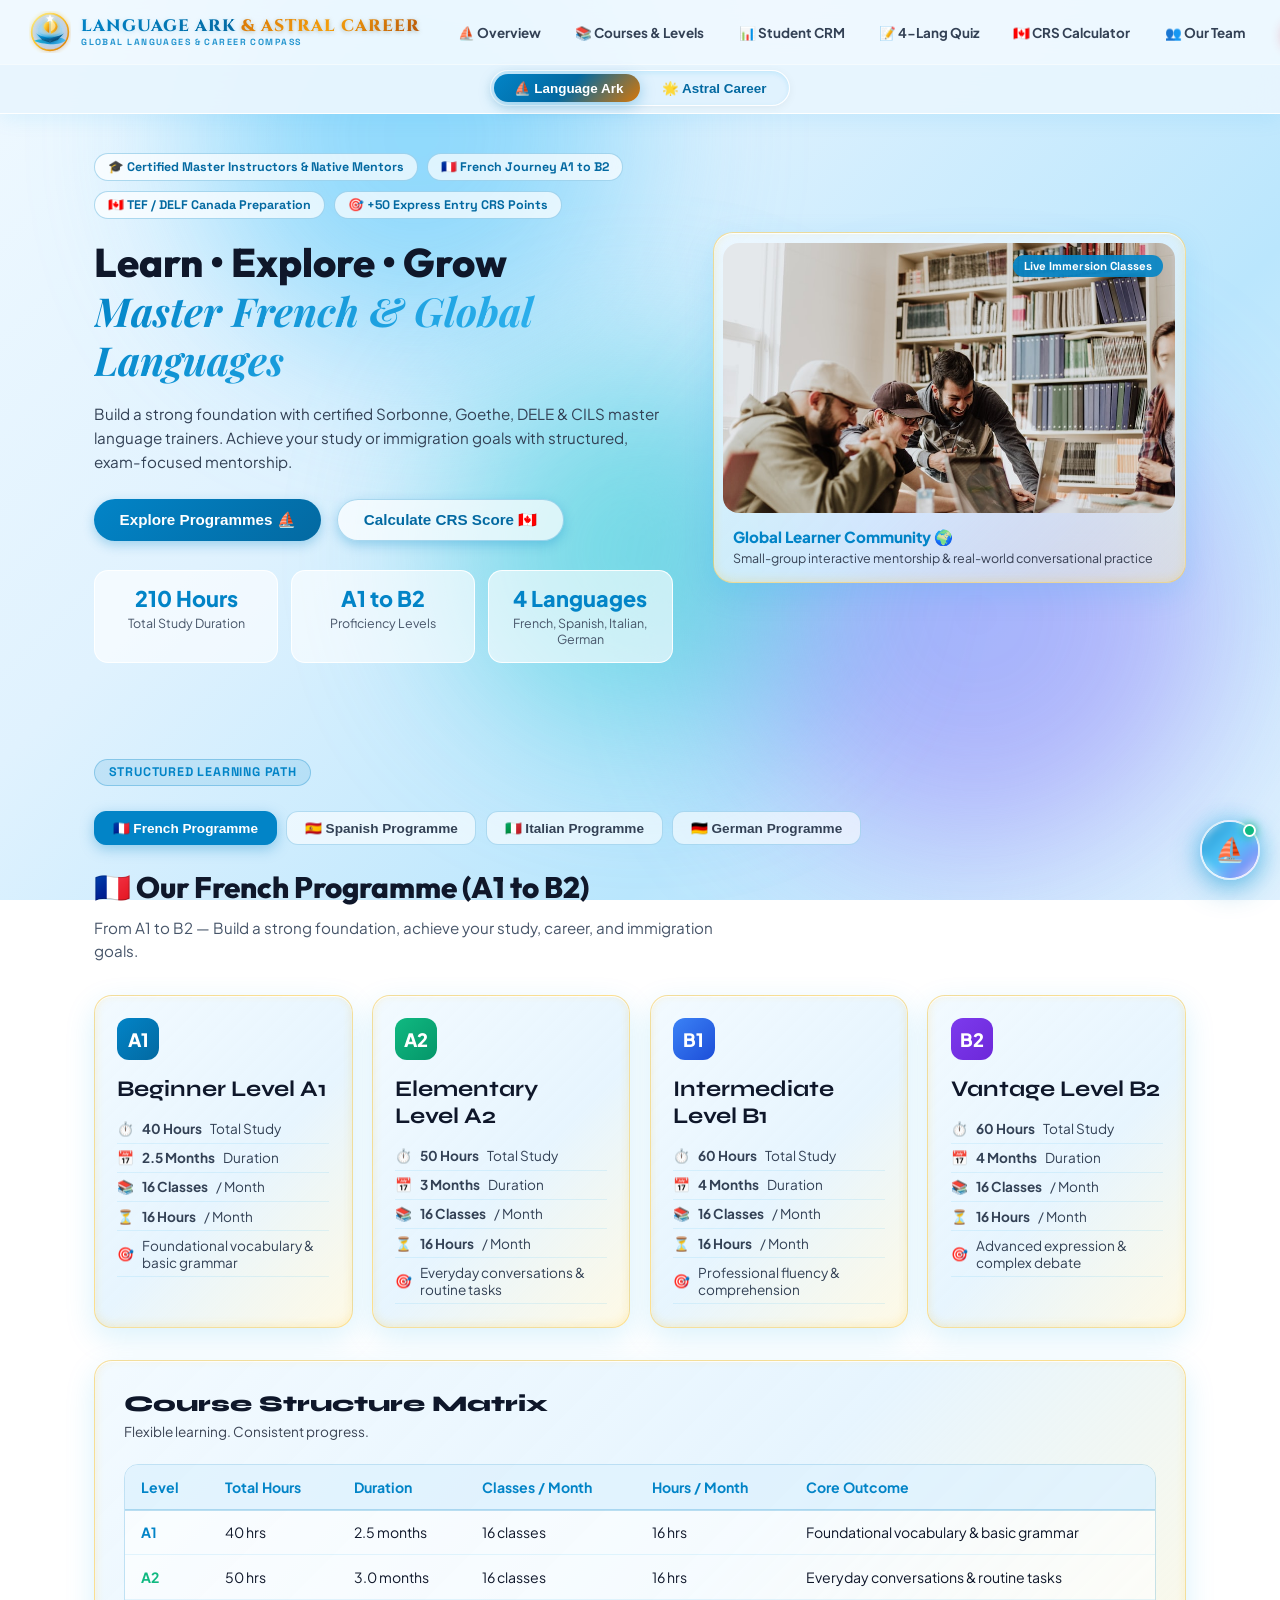
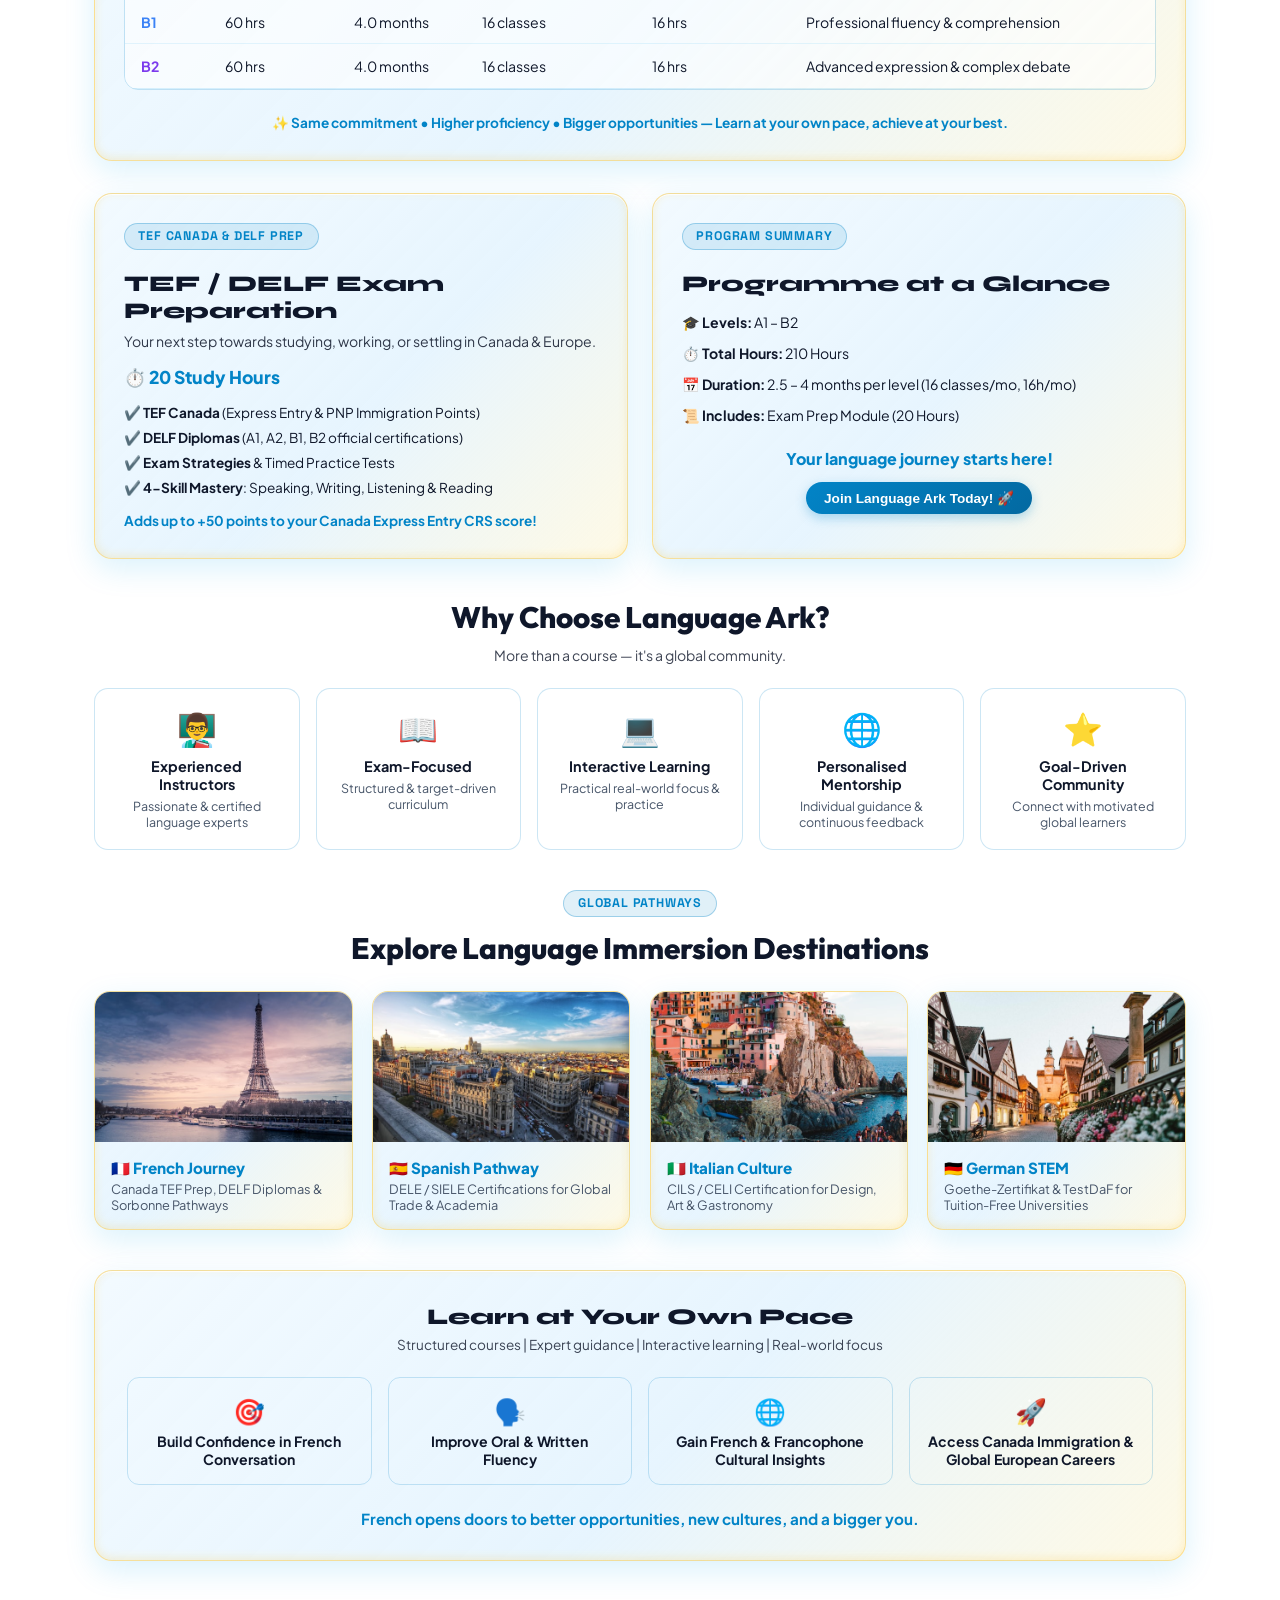
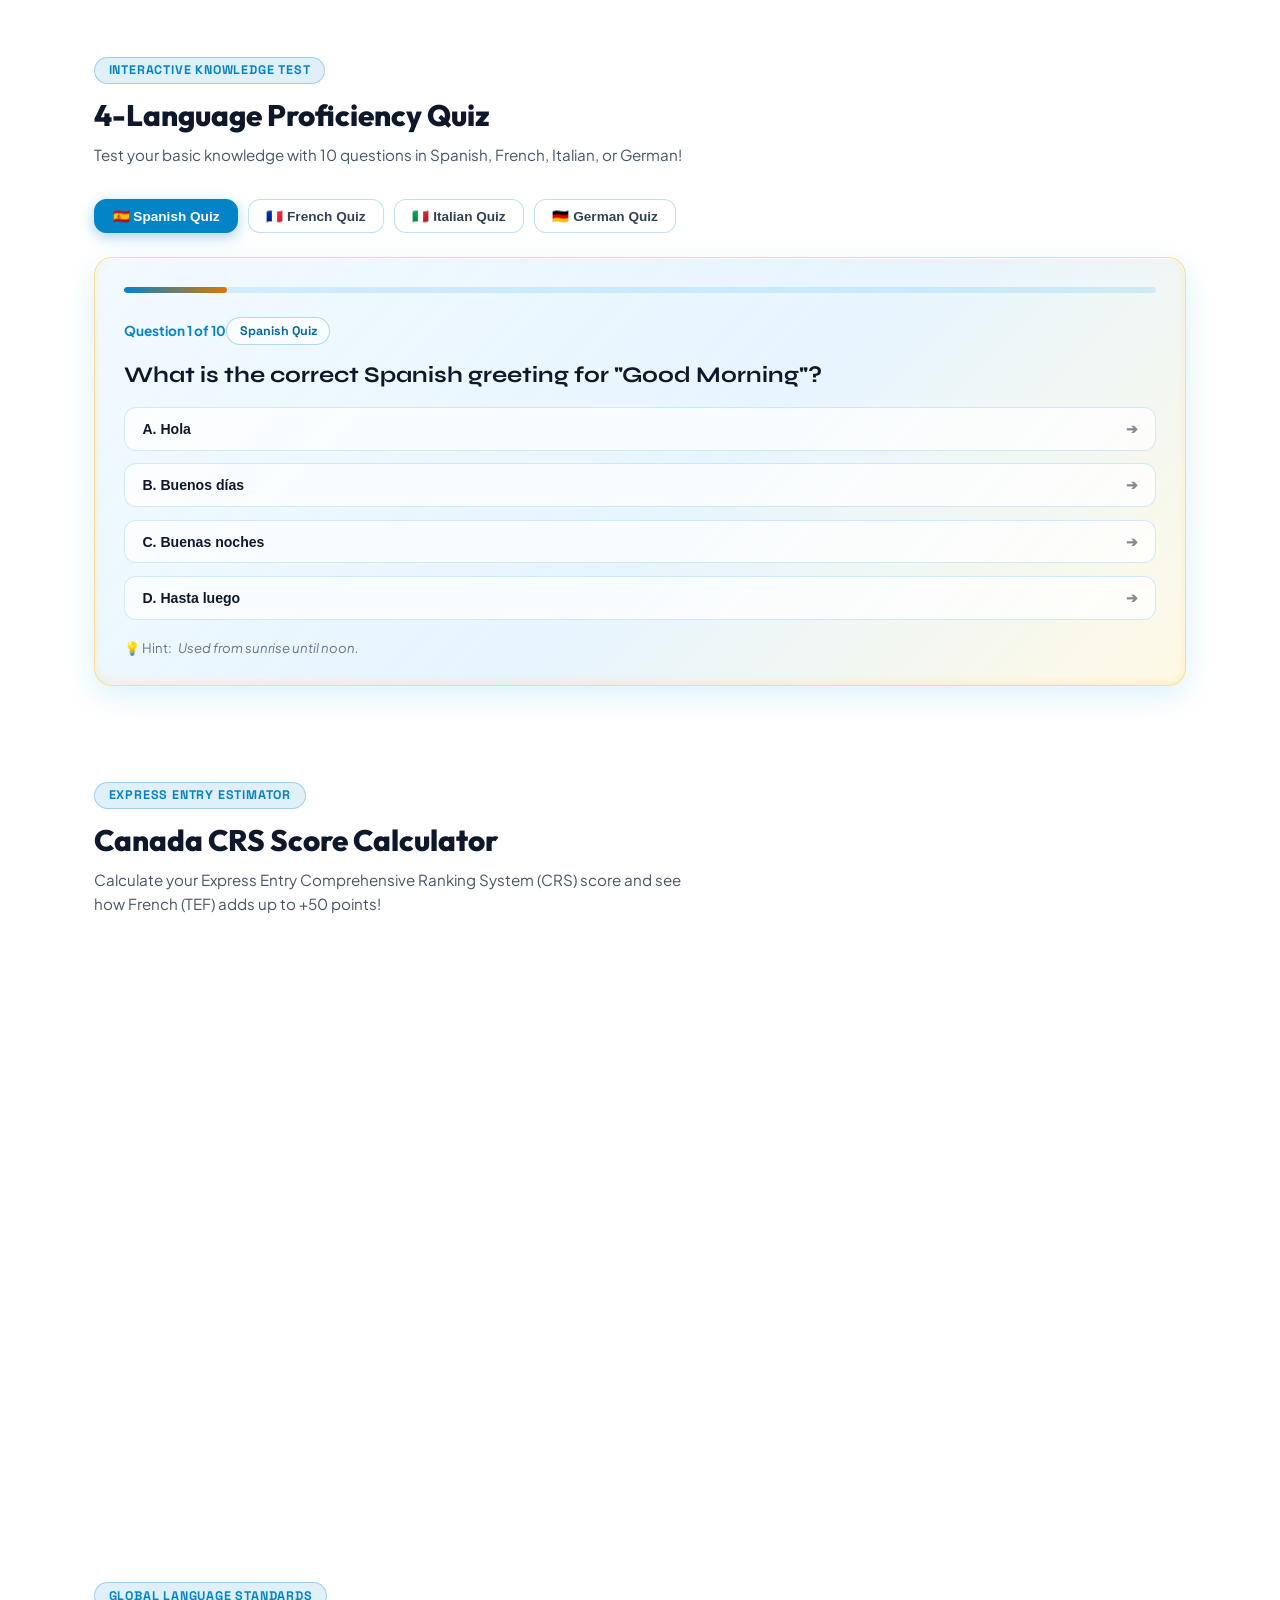
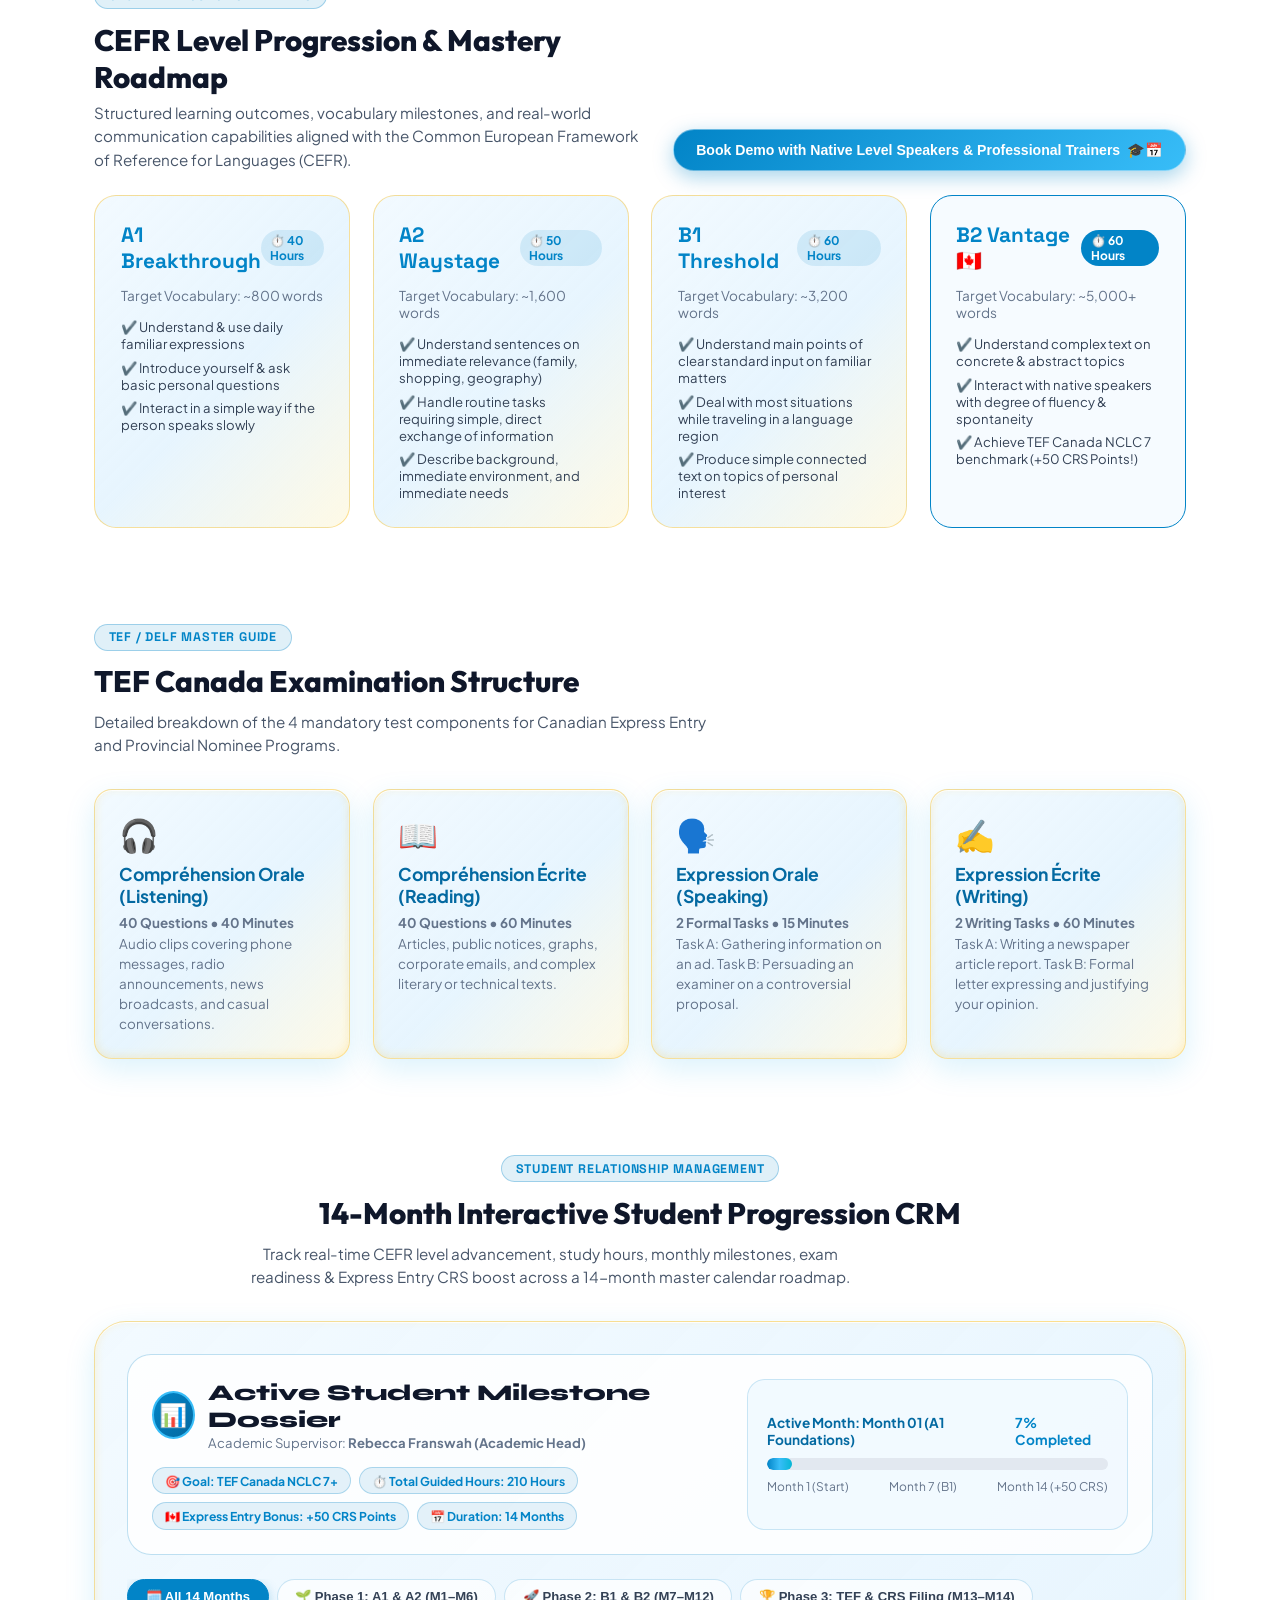
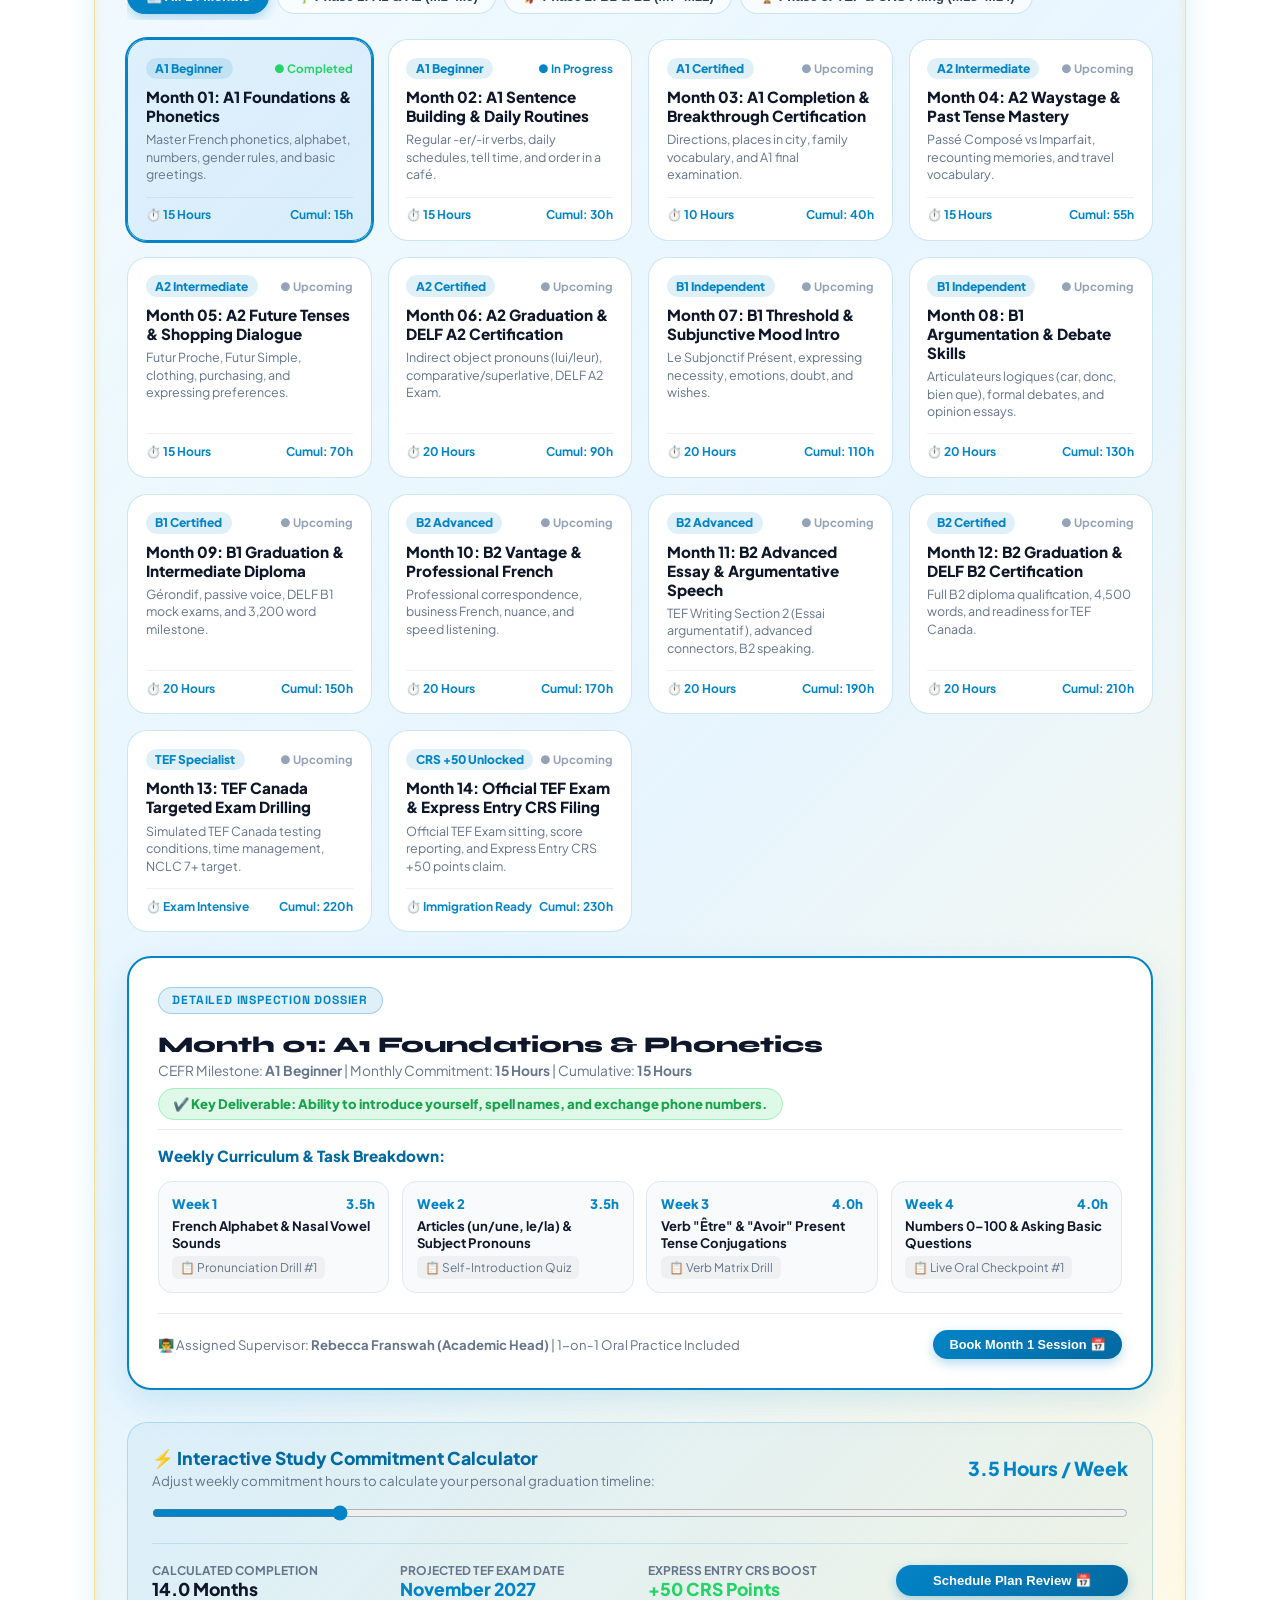
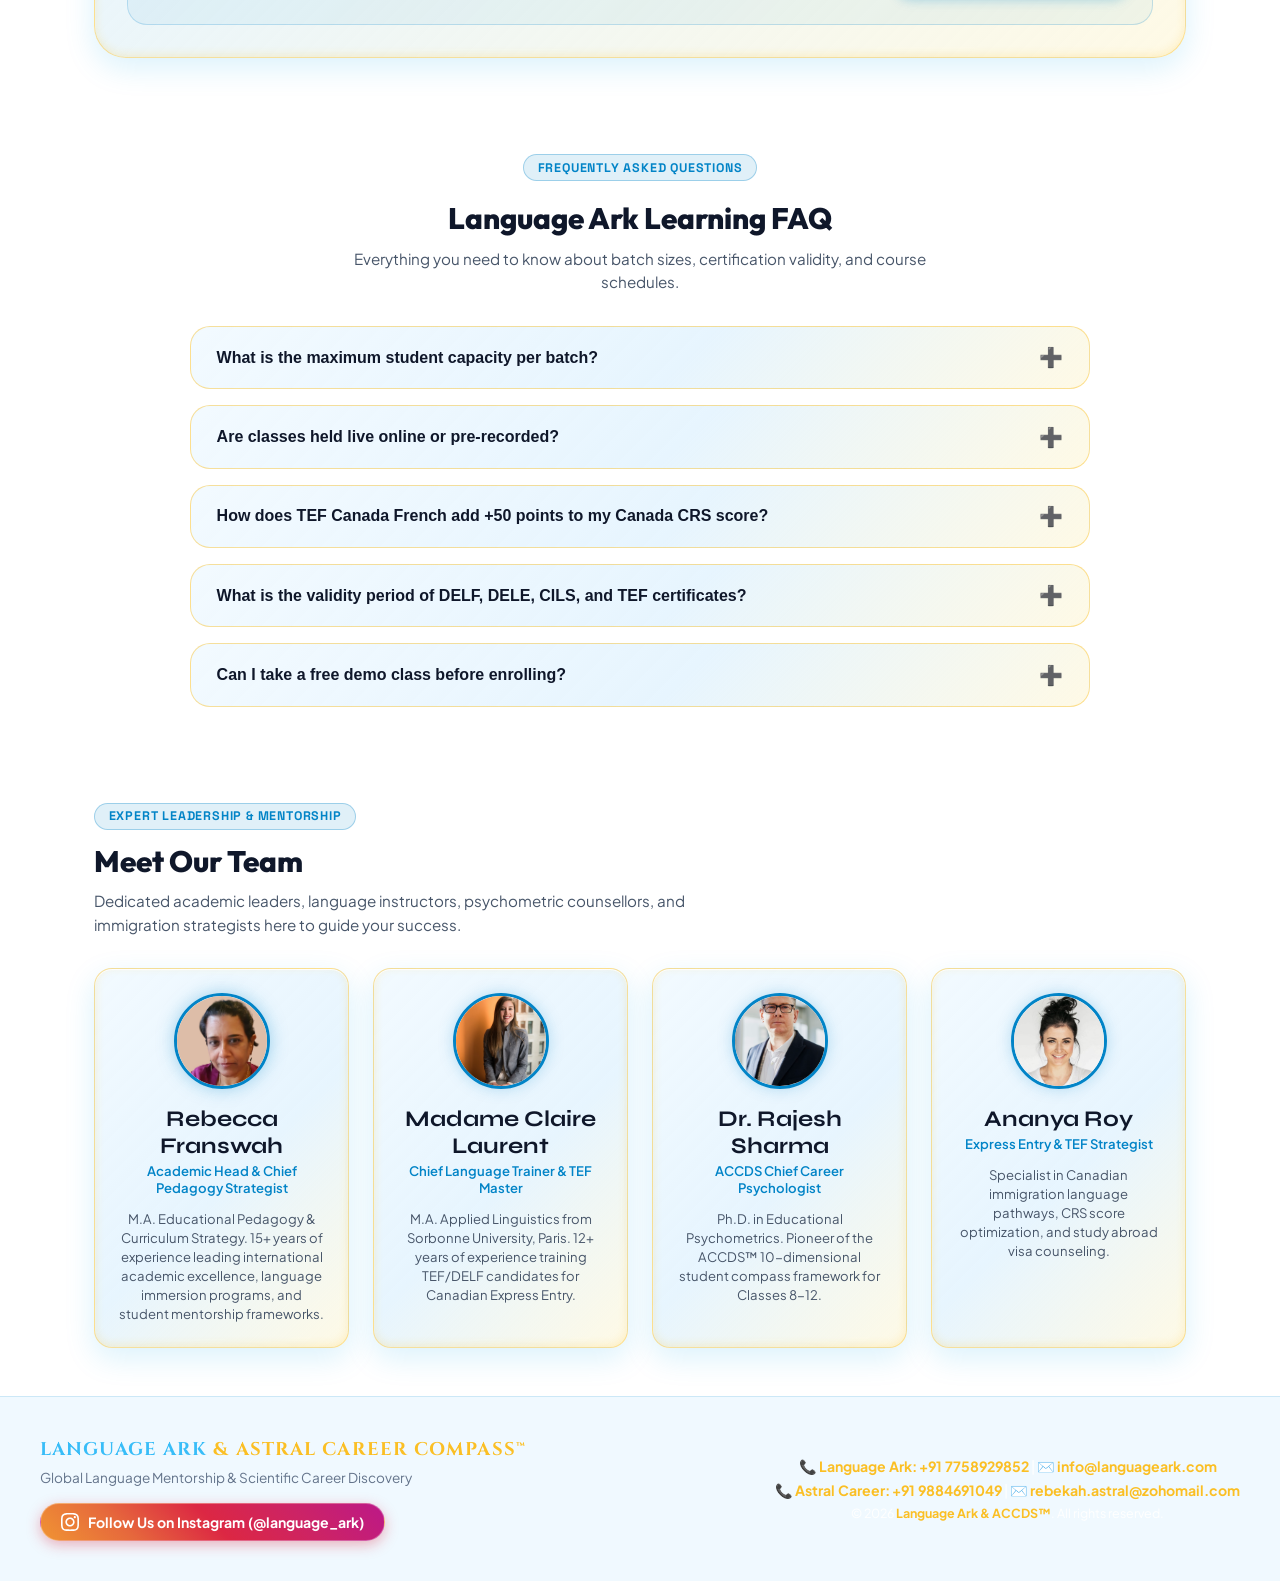
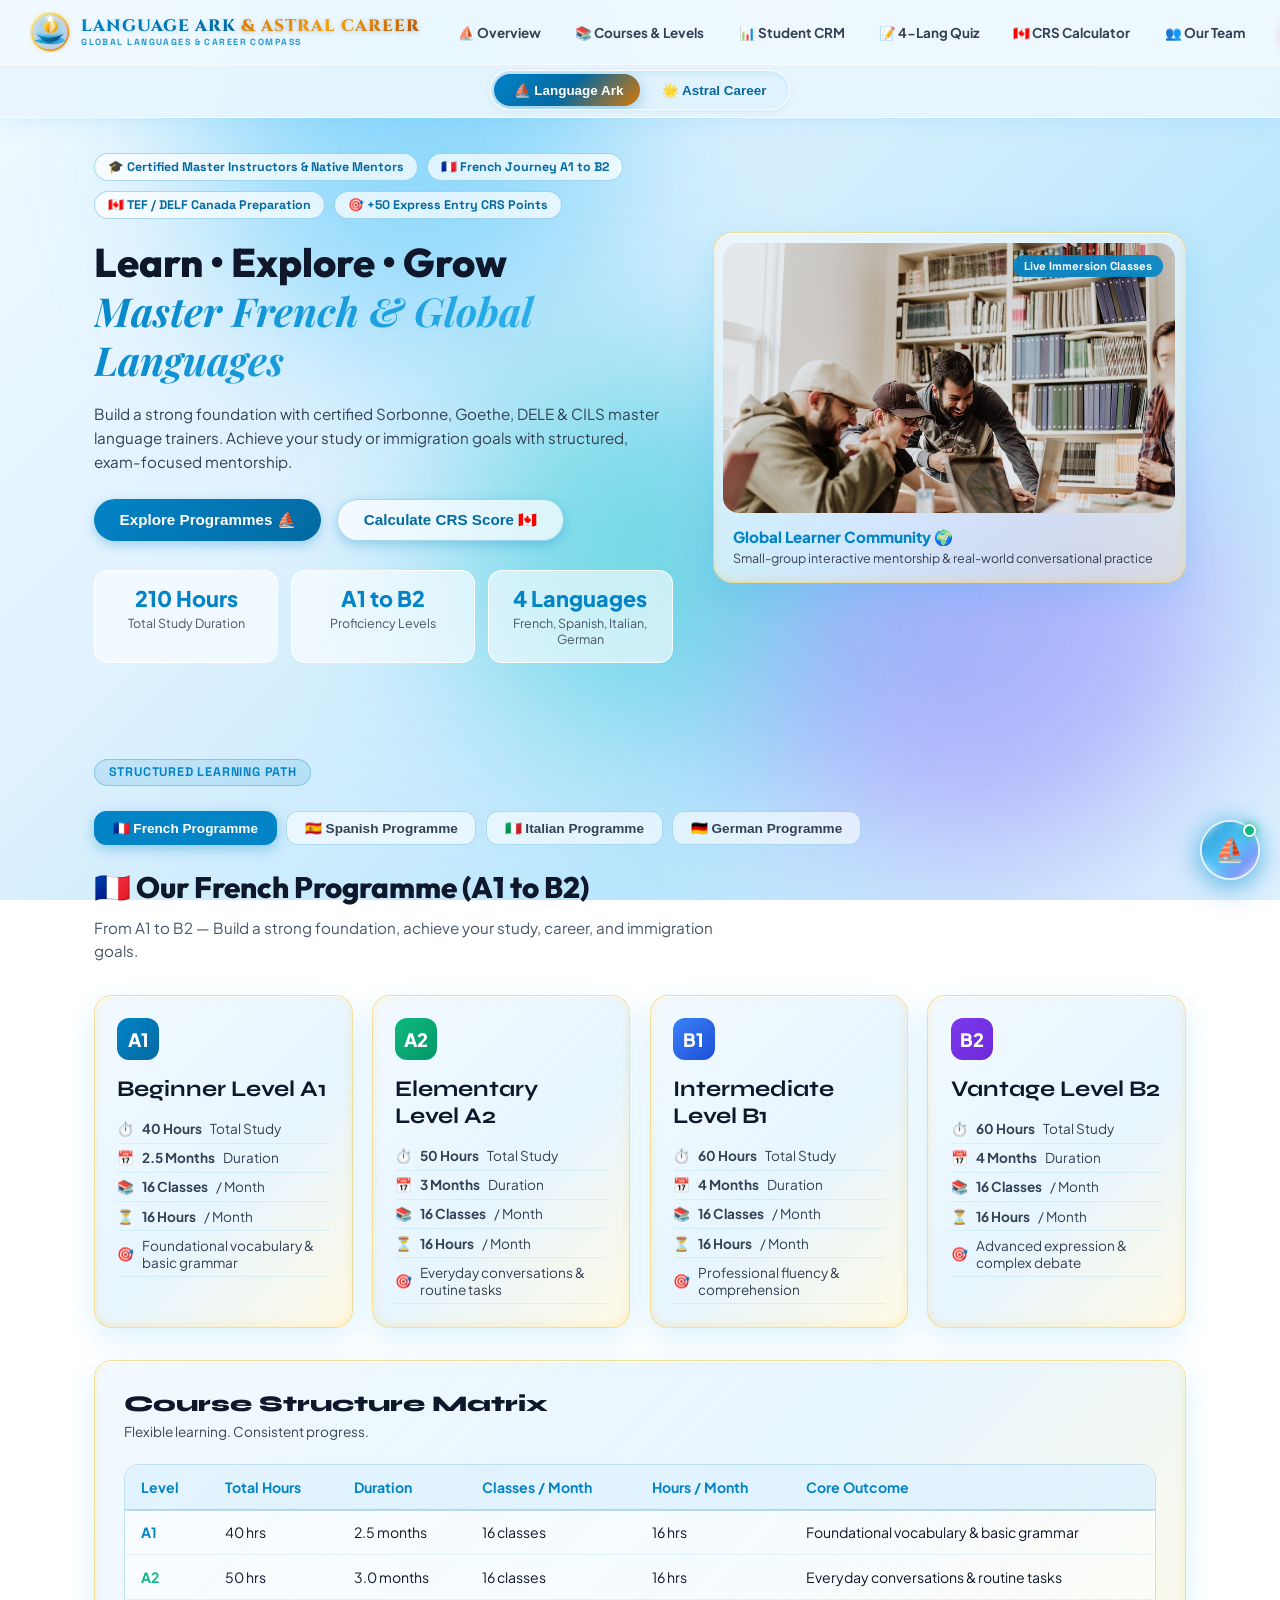
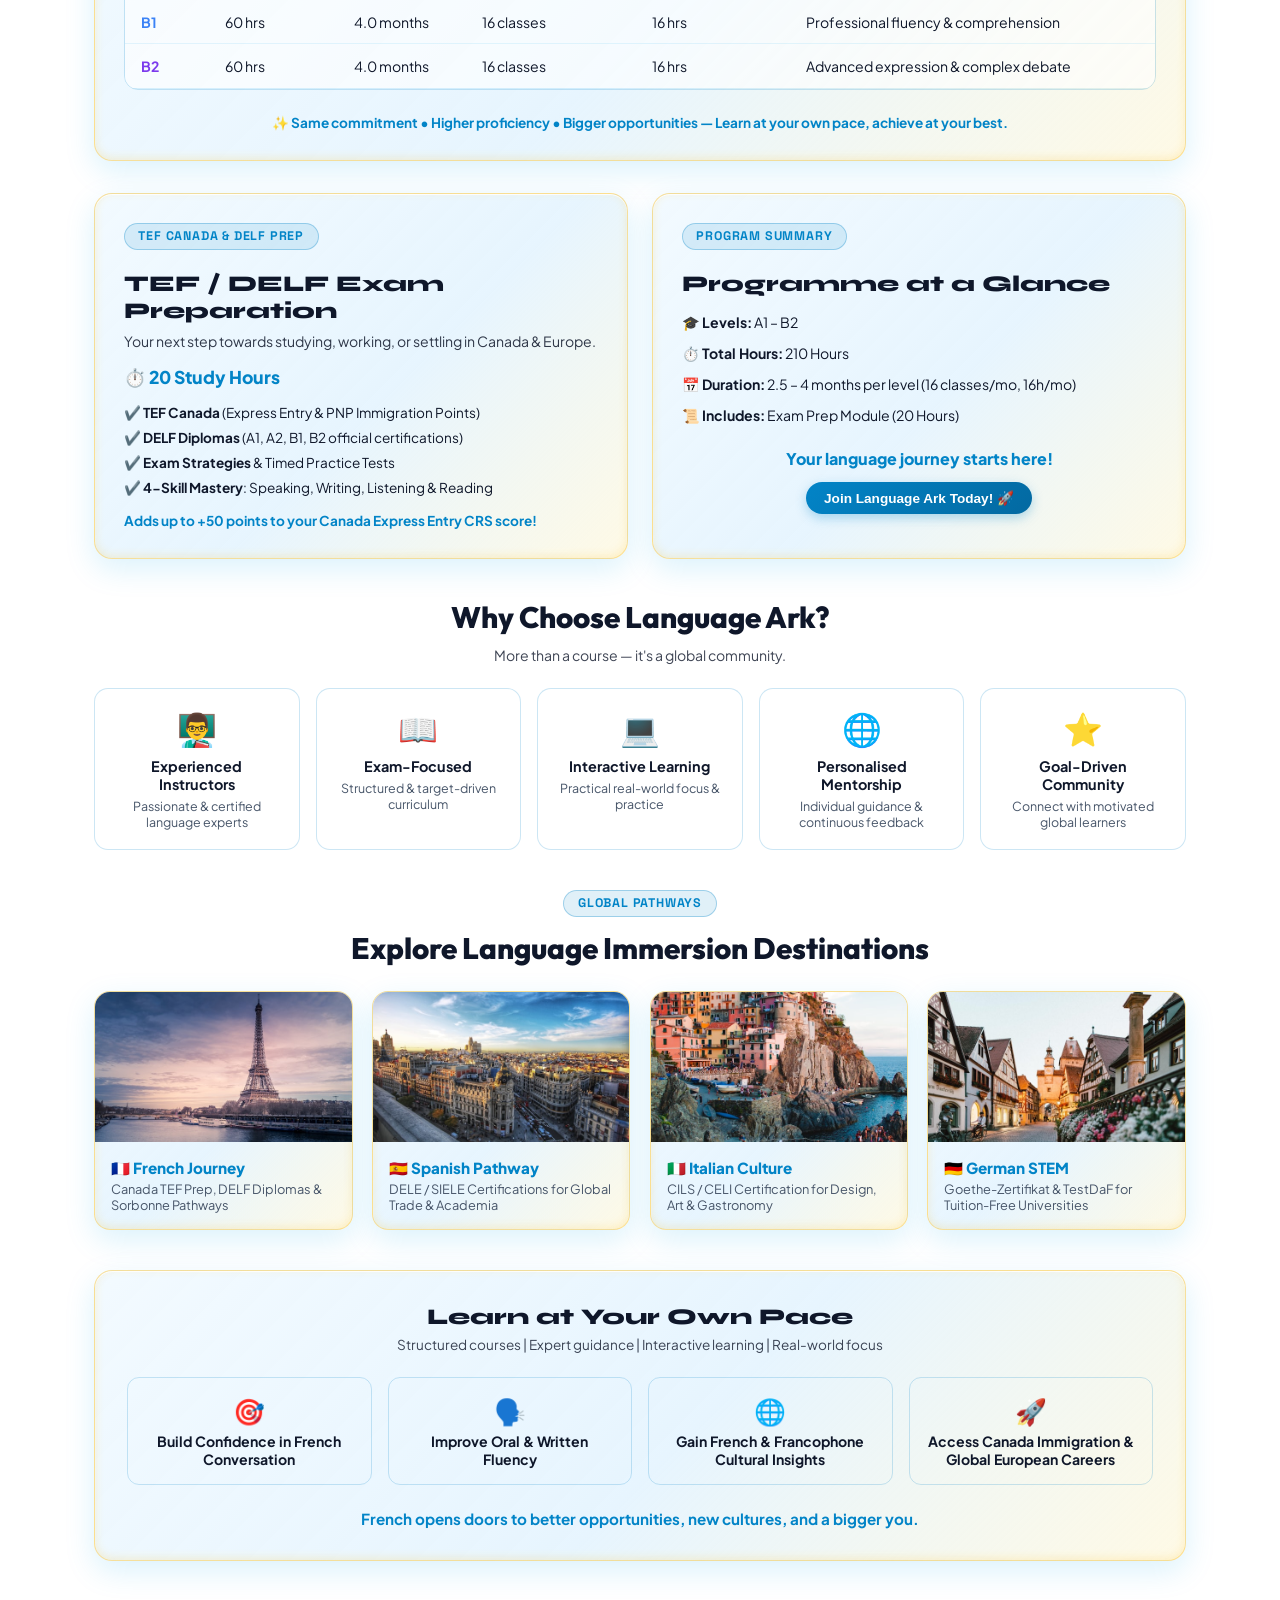
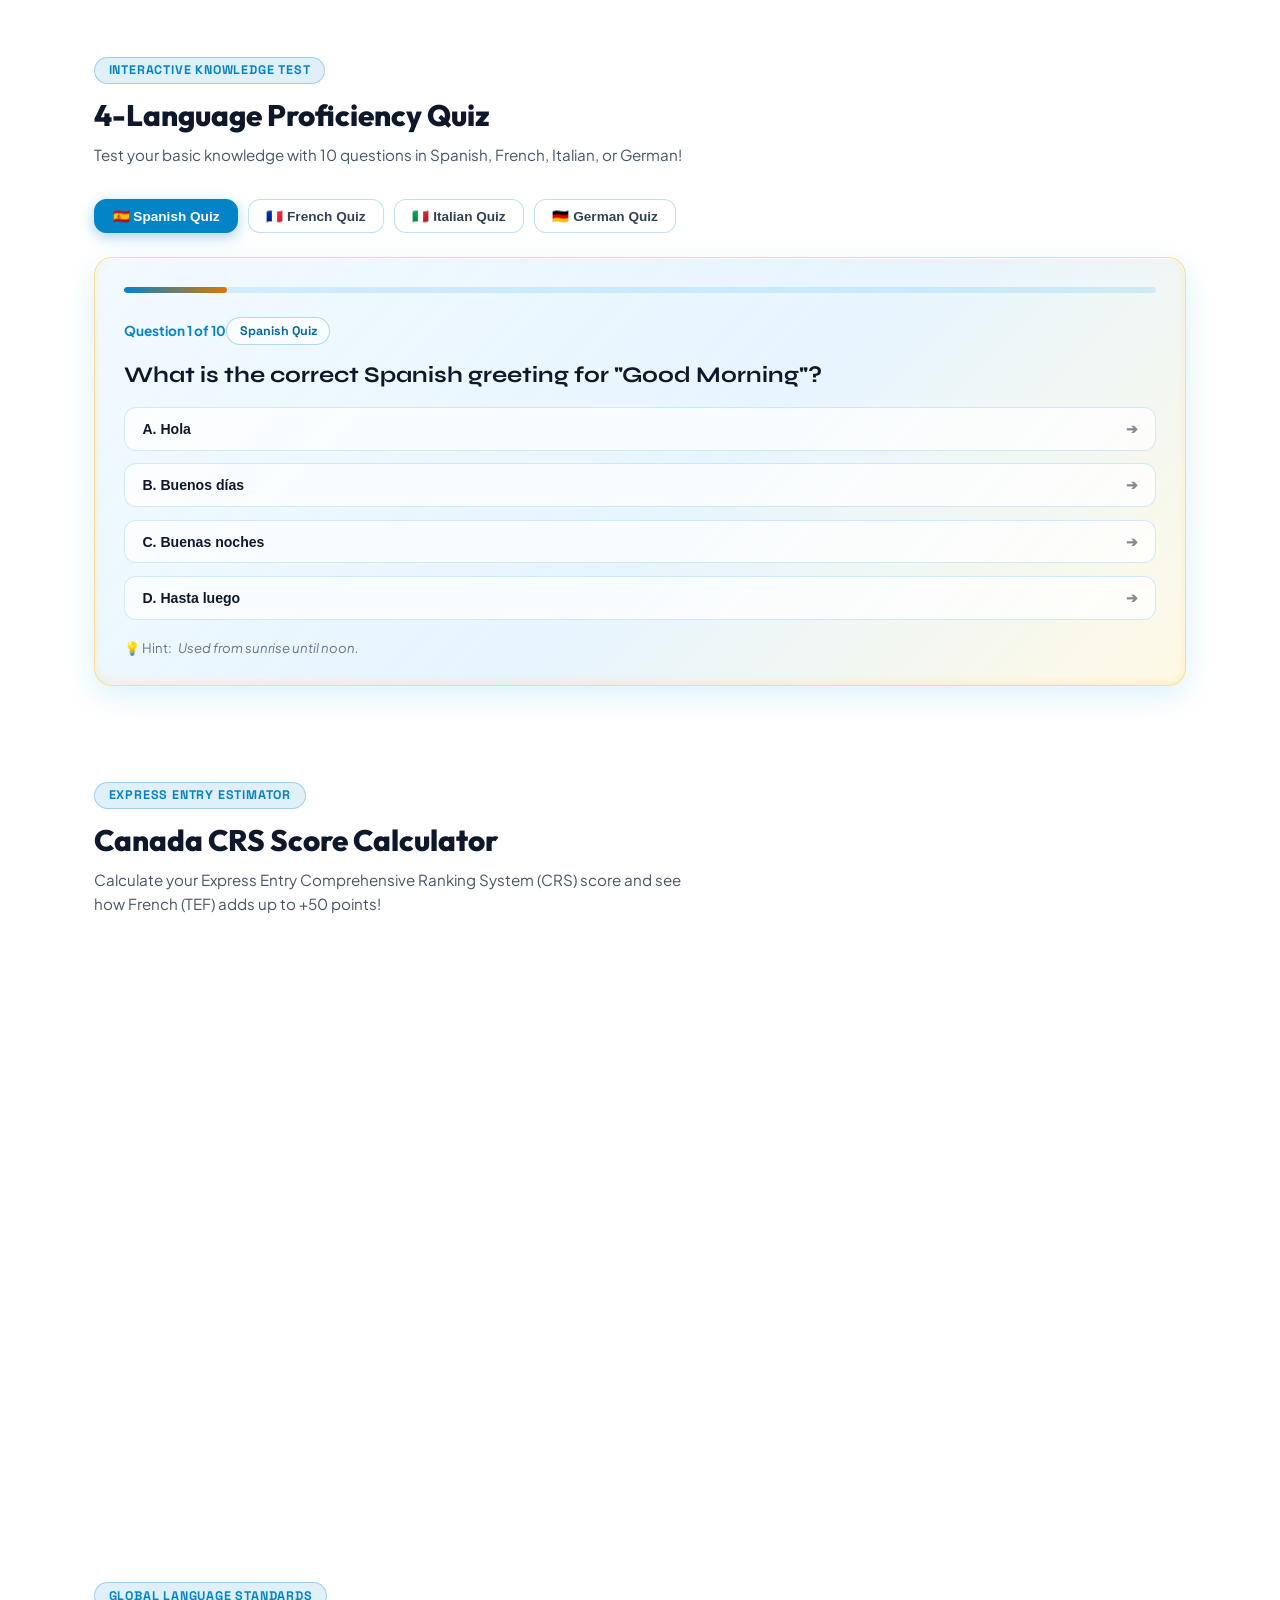
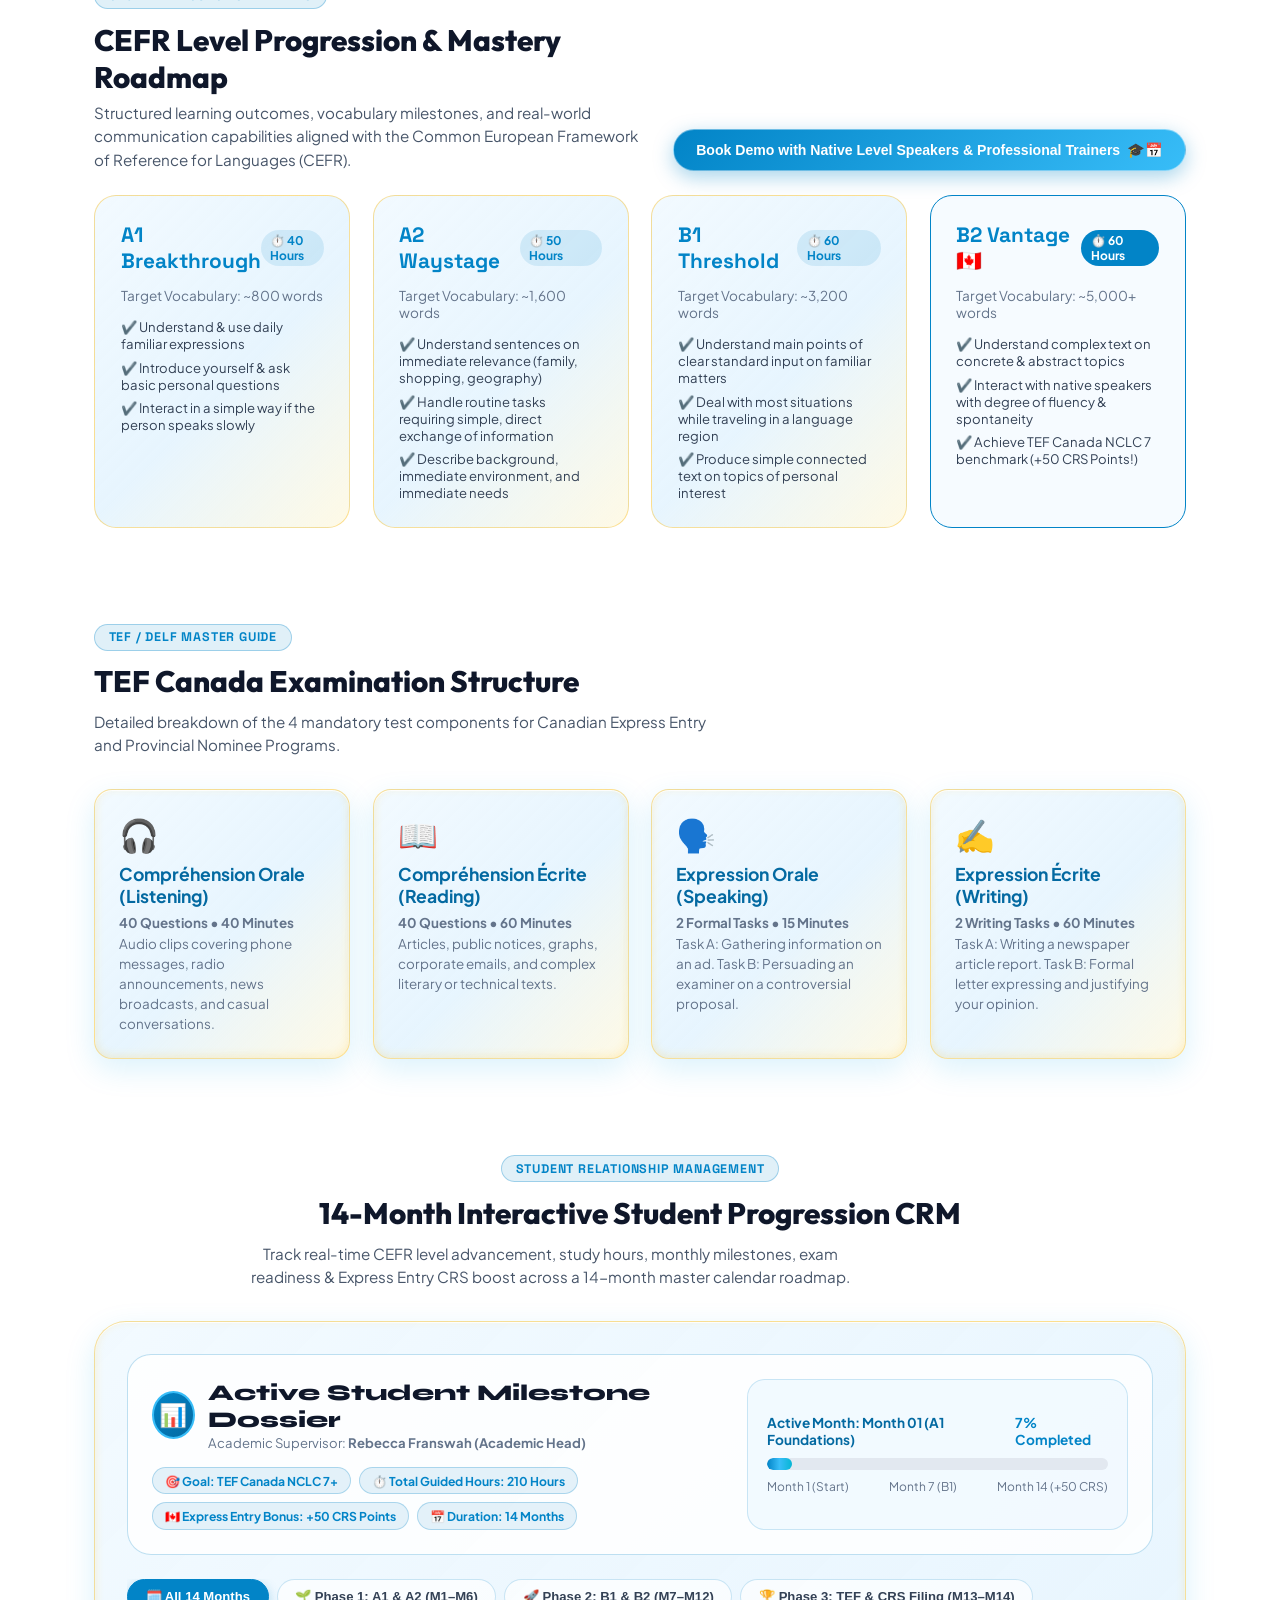
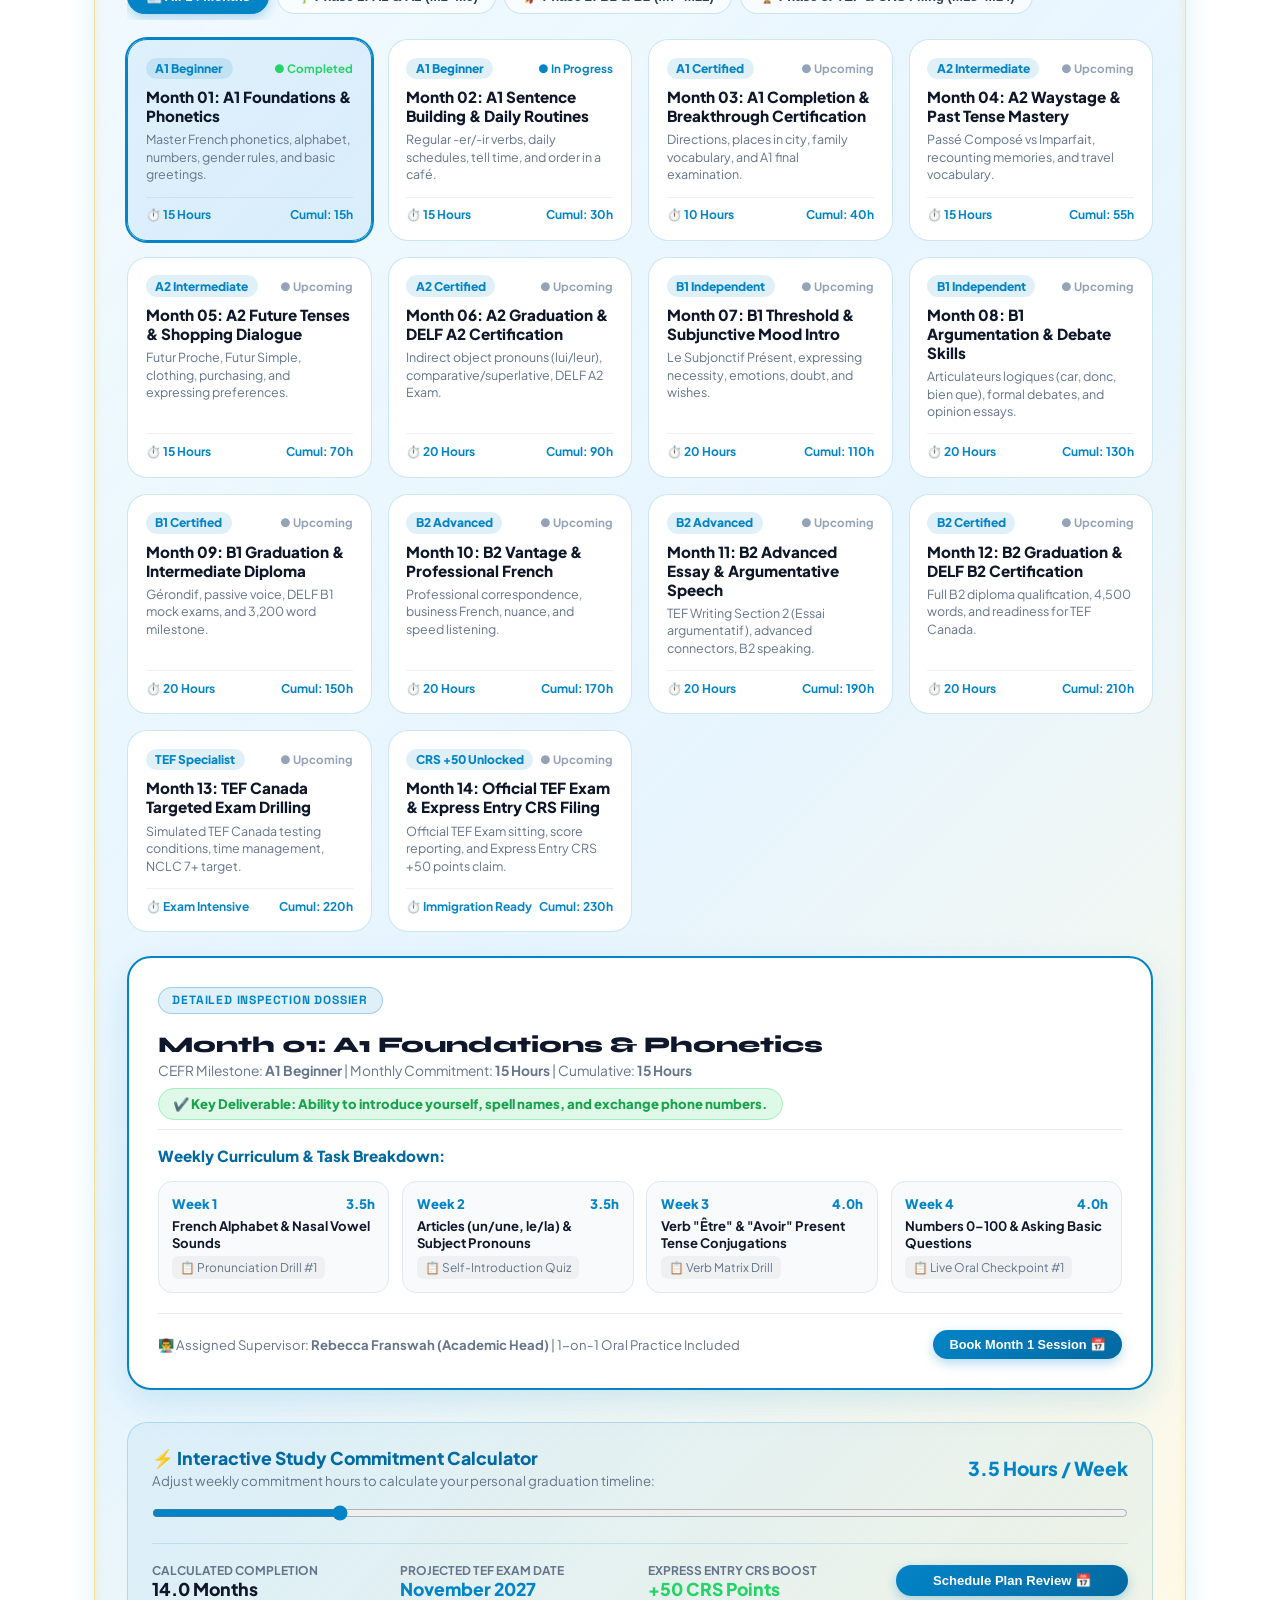
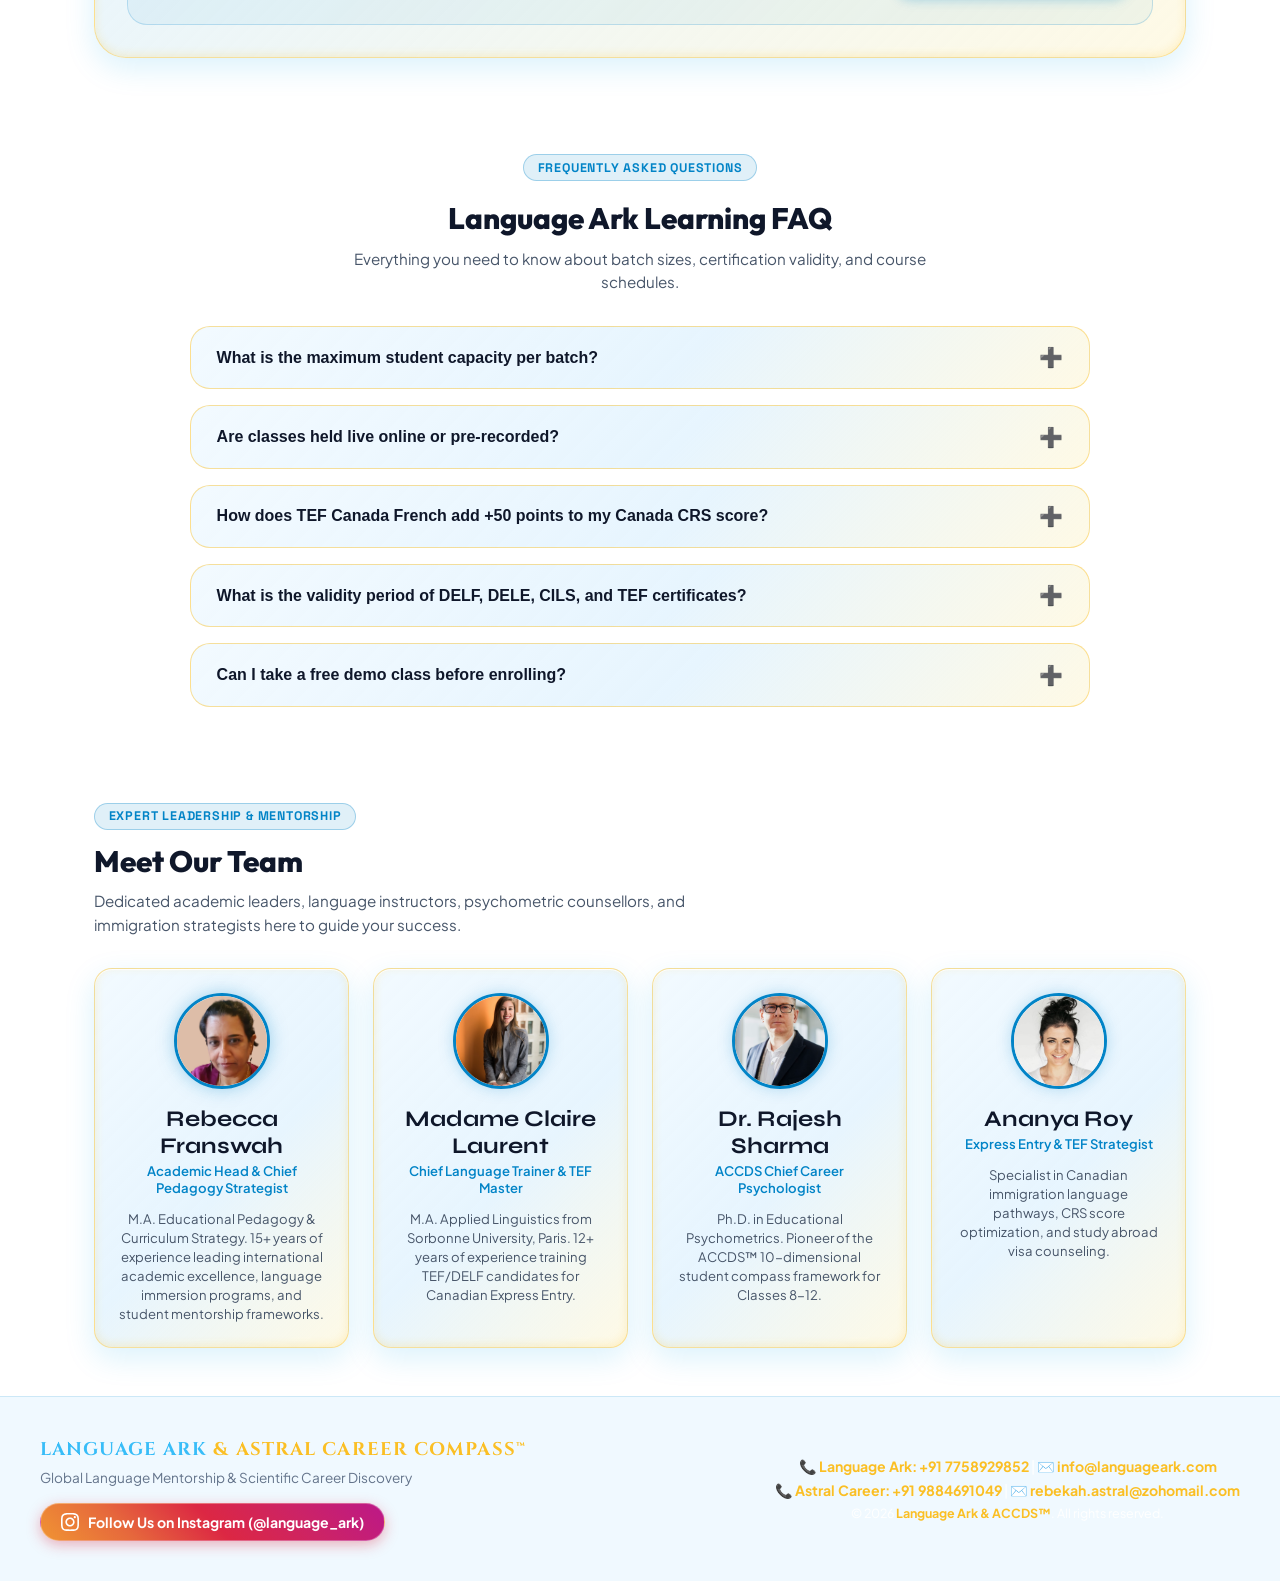
